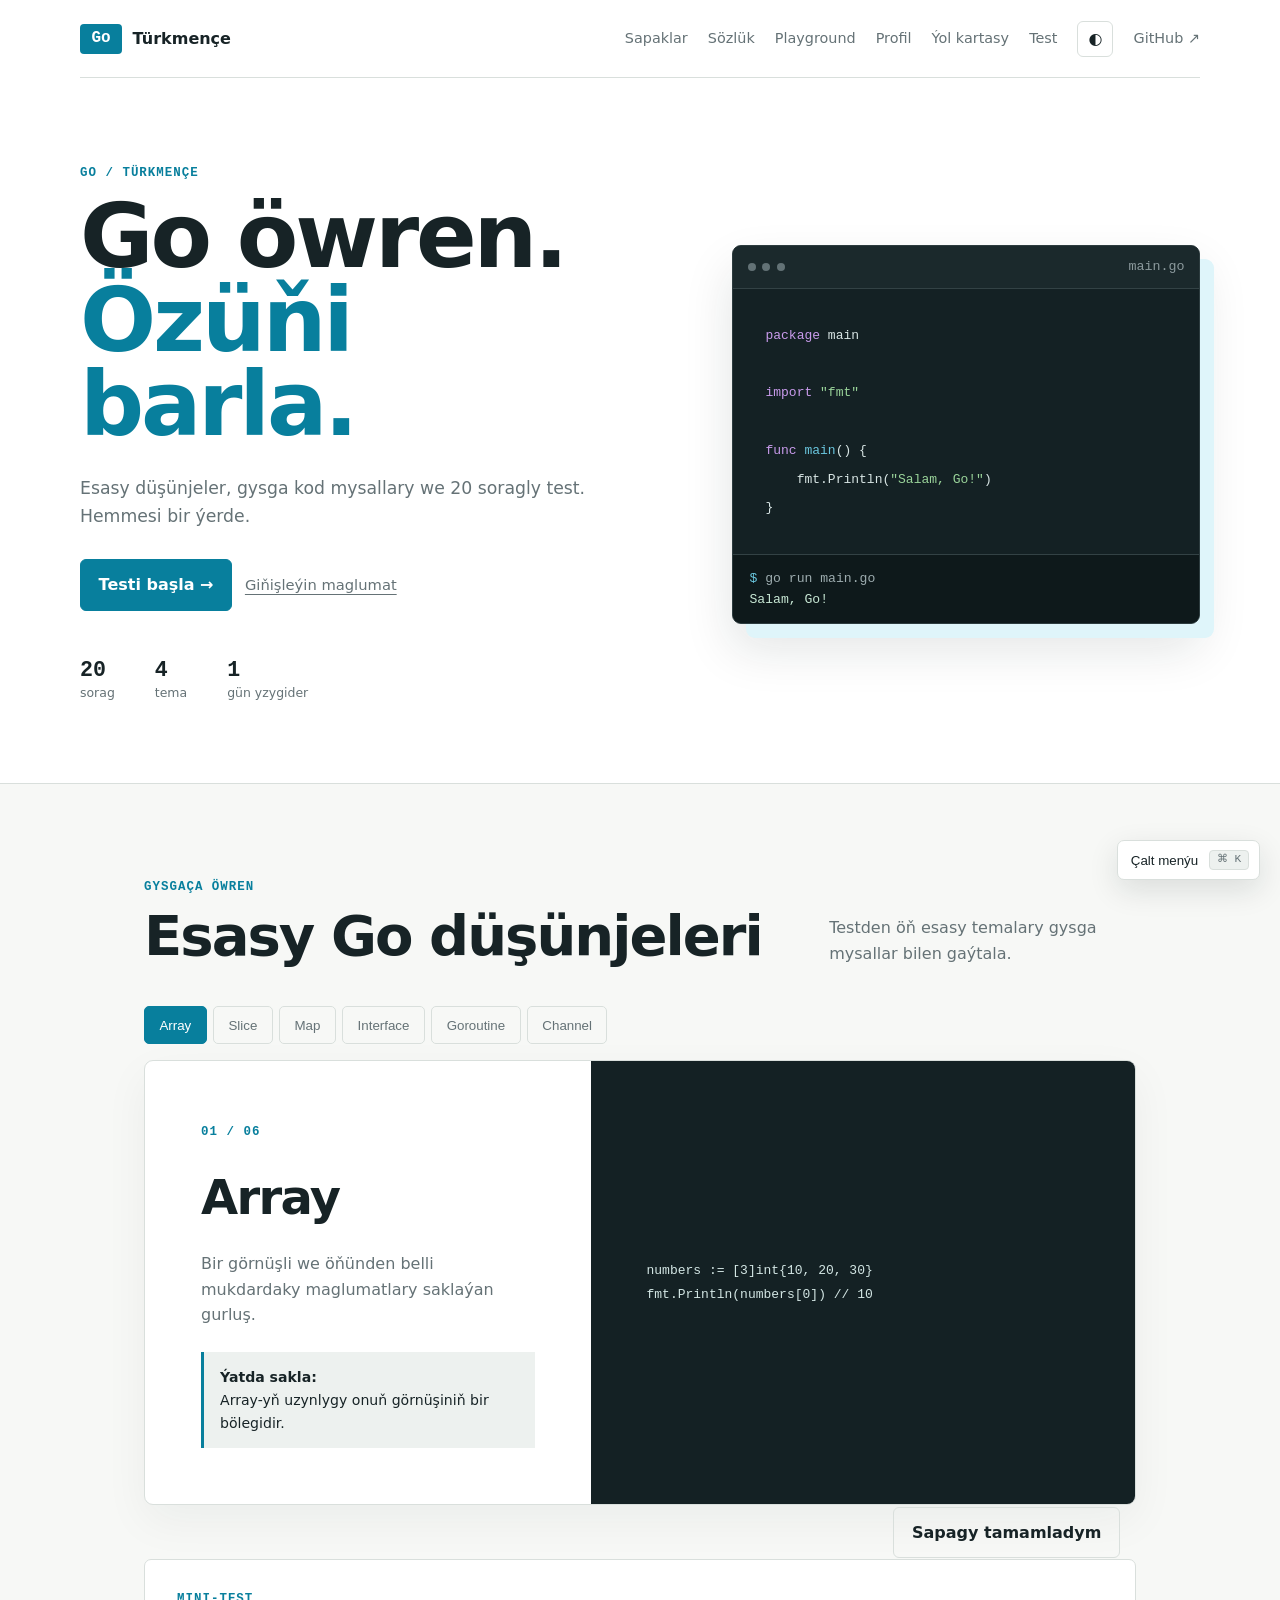
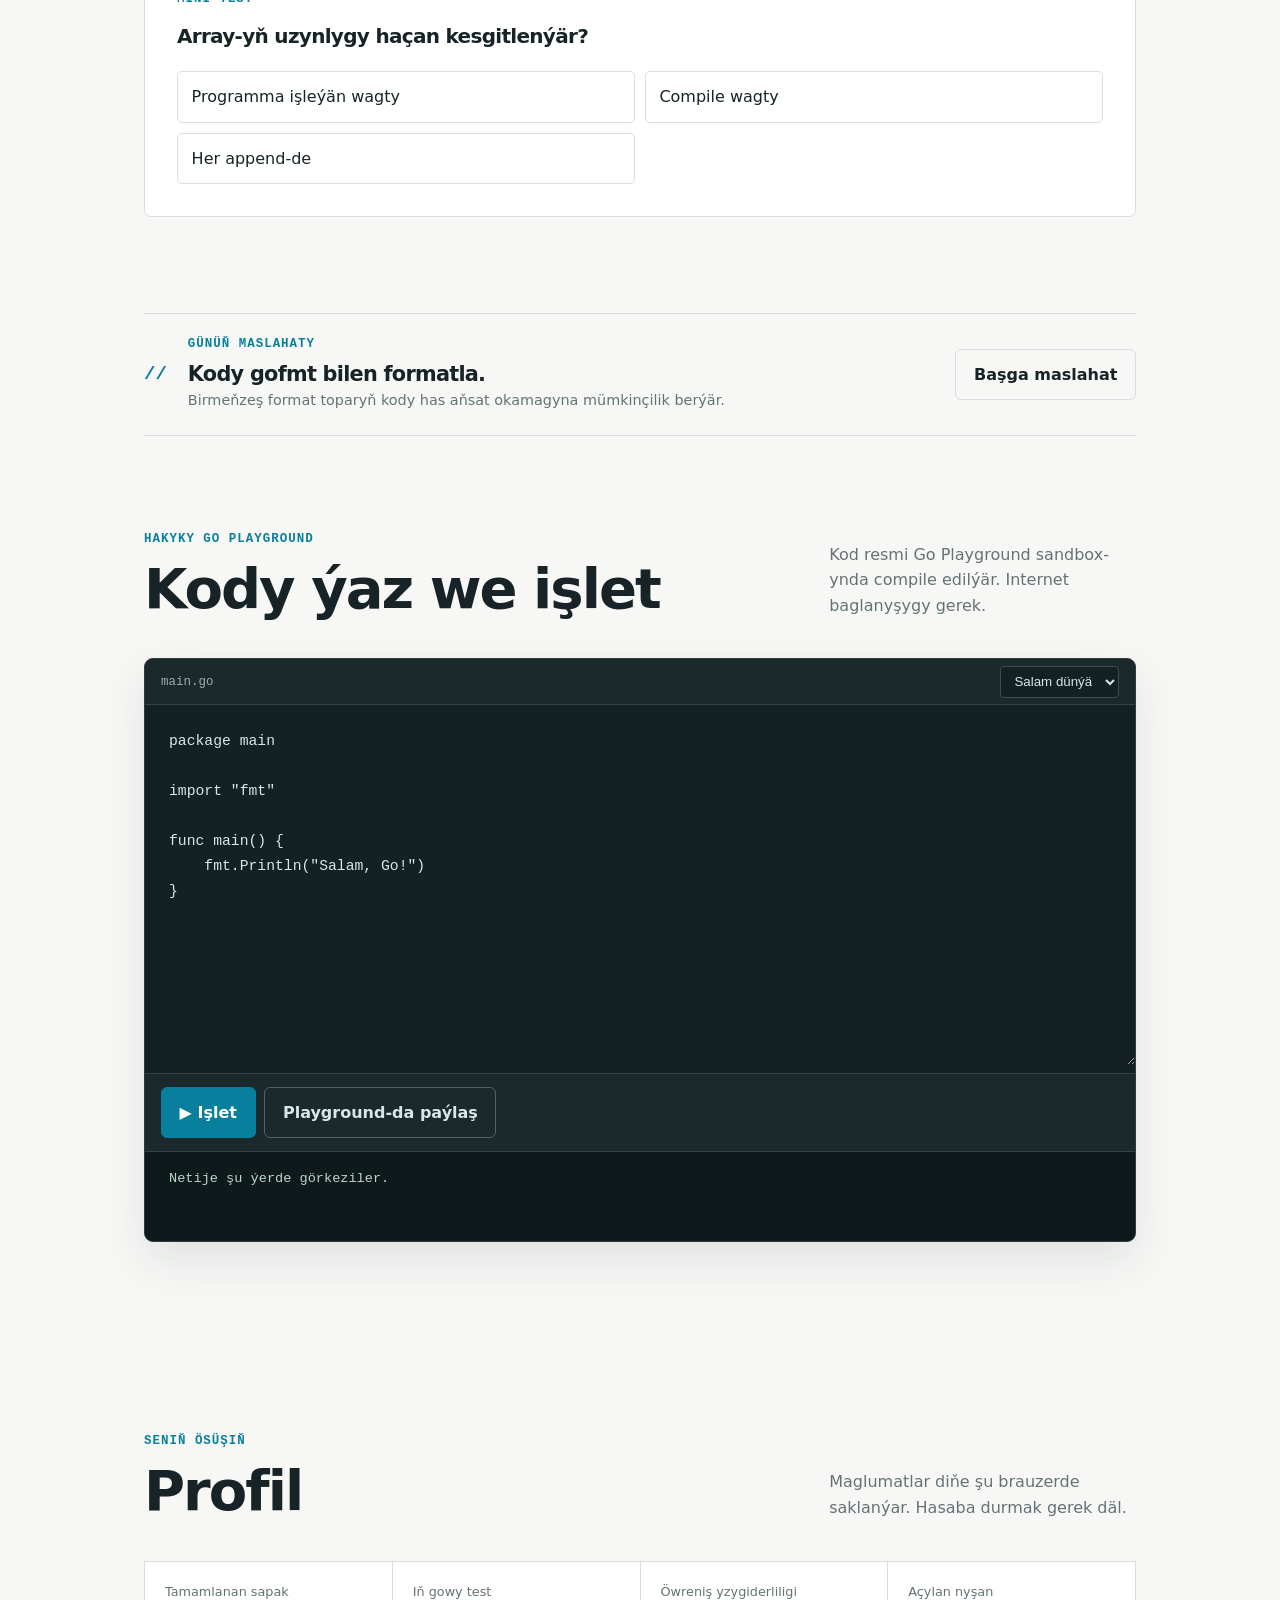
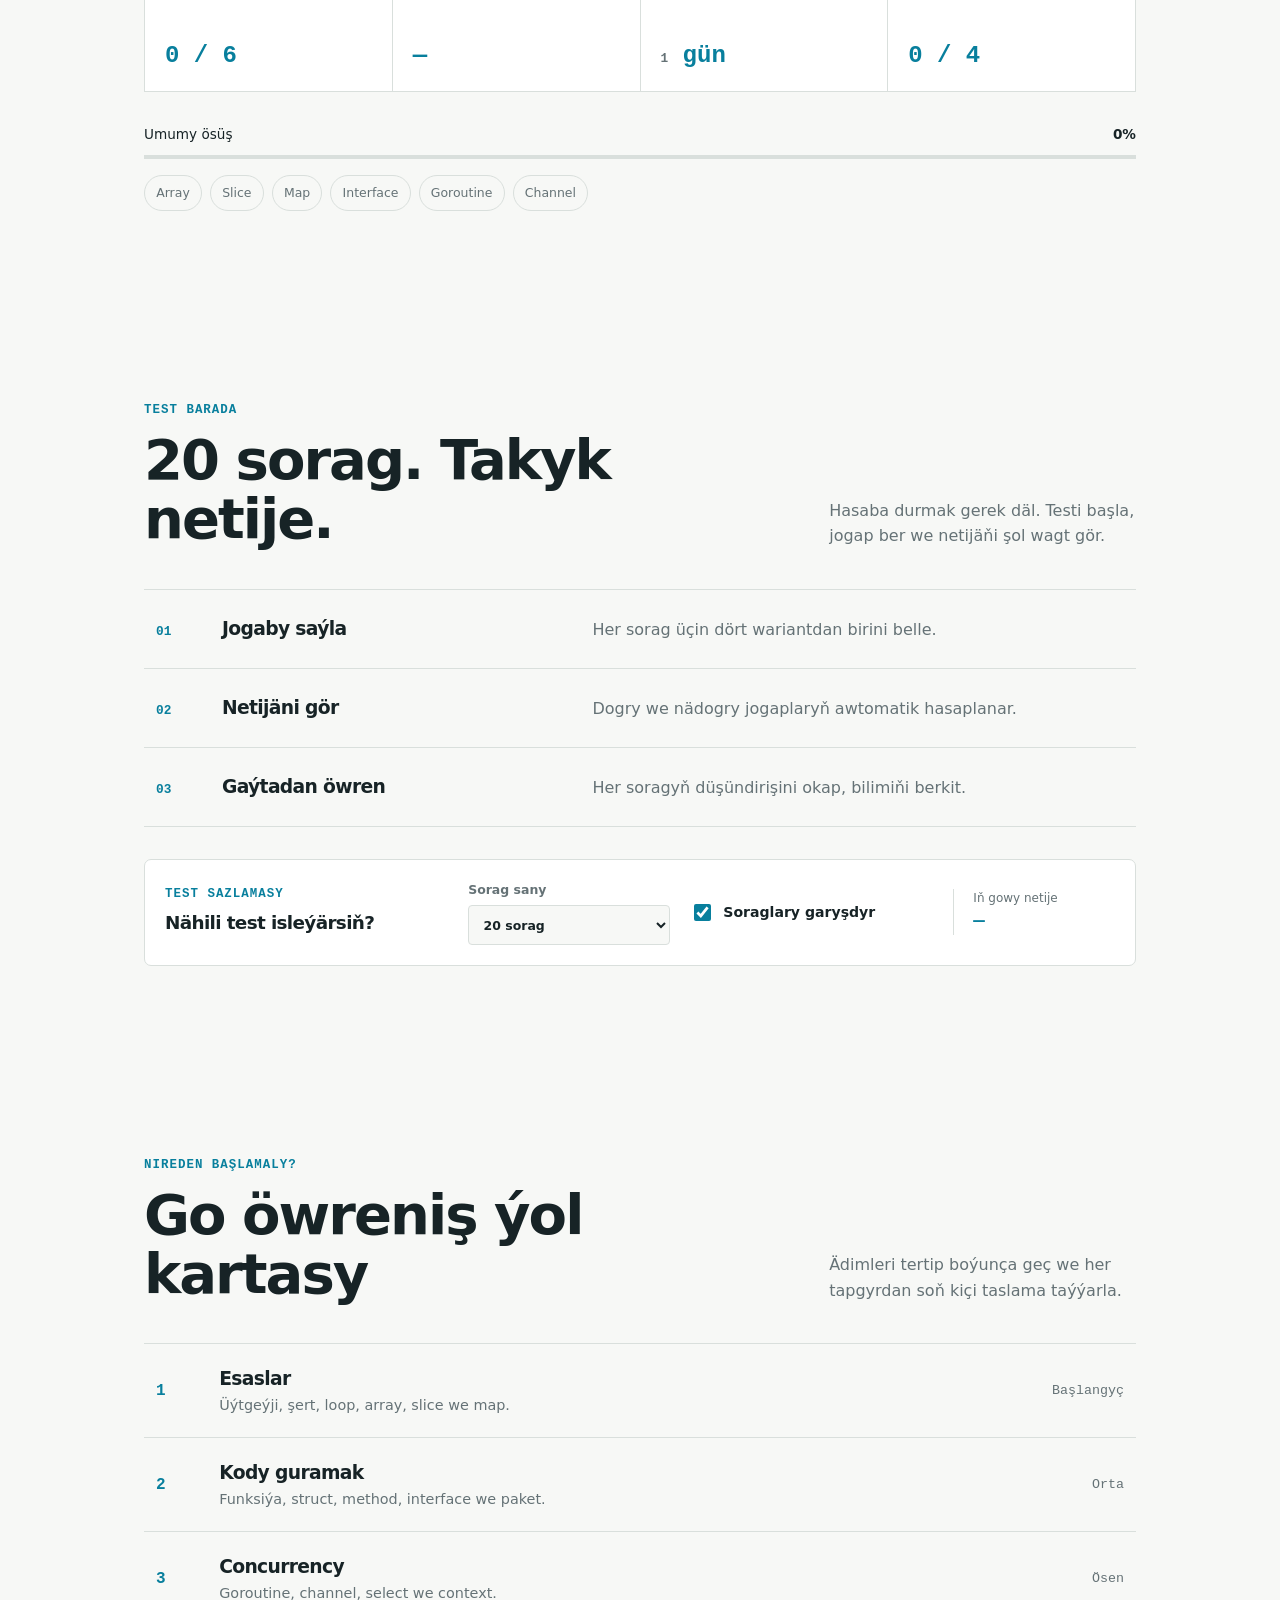
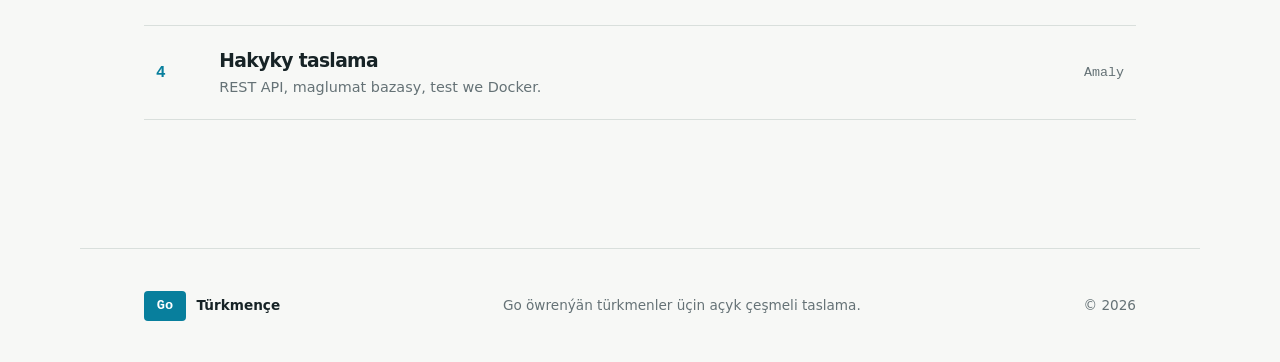
==== website/index.html @ 20316192 "türkmençe Go okuw platformasyny giňelt" ====
<!doctype html>
<html lang="tk">
<head>
  <meta charset="utf-8">
  <meta name="viewport" content="width=device-width, initial-scale=1">
  <meta name="description" content="Go programmirleme dili boýunça türkmençe interaktiw test">
  <meta name="theme-color" content="#087f9d">
  <title>Go Türkmençe — Test</title>
  <link rel="stylesheet" href="style.css">
  <link rel="manifest" href="manifest.webmanifest">
  <link rel="icon" href="icon.svg" type="image/svg+xml">
</head>
<body>
  <header class="hero">
    <nav class="nav" aria-label="Esasy menýu">
      <a class="brand" href="./" aria-label="Baş sahypa">
        <span class="brand-mark">Go</span>
        <span>Türkmençe</span>
      </a>
      <div class="nav-actions">
        <div class="desktop-menu">
          <a href="#sapaklar">Sapaklar</a>
          <a href="sozluk.html">Sözlük</a>
          <a href="#playground">Playground</a>
          <a href="#profil">Profil</a>
          <a href="#yol-kartasy">Ýol kartasy</a>
          <a href="#intro">Test</a>
        </div>
        <button id="install-button" class="install-button hidden" type="button">Programmany gur</button>
        <button id="theme-button" class="theme-button" type="button" aria-label="Gara temany aç" title="Temany üýtget">◐</button>
        <a class="nav-link" href="https://github.com/dayanchm/Go-turkmen" target="_blank" rel="noreferrer">GitHub ↗</a>
      </div>
    </nav>

    <div class="hero-layout">
      <div class="hero-content">
        <p class="eyebrow">Go / türkmençe</p>
        <h1>Go öwren.<br><span class="accent-text">Özüňi barla.</span></h1>
        <p class="hero-text">Esasy düşünjeler, gysga kod mysallary we 20 soragly test. Hemmesi bir ýerde.</p>
        <div class="hero-actions">
          <button id="start-button" class="primary-button" type="button">Testi başla <span>→</span></button>
          <a class="secondary-link" href="#intro">Giňişleýin maglumat</a>
        </div>
        <div class="hero-stats" aria-label="Test barada maglumat">
          <div><strong>20</strong><span>sorag</span></div>
          <div><strong>4</strong><span>tema</span></div>
          <div><strong id="study-streak">1</strong><span>gün yzygider</span></div>
        </div>
      </div>

      <div class="hero-visual" aria-hidden="true">
        <div class="code-window">
          <div class="window-bar">
            <span></span><span></span><span></span>
            <small>main.go</small>
          </div>
          <pre><code><span class="code-purple">package</span> main

<span class="code-purple">import</span> <span class="code-green">"fmt"</span>

<span class="code-purple">func</span> <span class="code-blue">main</span>() {
    fmt.Println(<span class="code-green">"Salam, Go!"</span>)
}</code></pre>
          <div class="code-result"><span>$</span> go run main.go<br><strong>Salam, Go!</strong></div>
        </div>
      </div>
    </div>
  </header>

  <main>
    <section id="sapaklar" class="lessons-section" aria-labelledby="lessons-title">
      <div class="section-heading">
        <div>
          <p class="eyebrow">Gysgaça öwren</p>
          <h2 id="lessons-title">Esasy Go düşünjeleri</h2>
        </div>
        <p>Testden öň esasy temalary gysga mysallar bilen gaýtala.</p>
      </div>

      <div class="lesson-tabs" role="tablist" aria-label="Go sapaklary">
        <button class="lesson-tab active" type="button" role="tab" aria-selected="true" data-lesson="array">Array</button>
        <button class="lesson-tab" type="button" role="tab" aria-selected="false" data-lesson="slice">Slice</button>
        <button class="lesson-tab" type="button" role="tab" aria-selected="false" data-lesson="map">Map</button>
        <button class="lesson-tab" type="button" role="tab" aria-selected="false" data-lesson="interface">Interface</button>
        <button class="lesson-tab" type="button" role="tab" aria-selected="false" data-lesson="goroutine">Goroutine</button>
        <button class="lesson-tab" type="button" role="tab" aria-selected="false" data-lesson="channel">Channel</button>
      </div>

      <article class="lesson-view">
        <div class="lesson-copy">
          <span id="lesson-number" class="lesson-number">01 / 06</span>
          <h3 id="lesson-title">Array</h3>
          <p id="lesson-description">Bir görnüşli we öňünden belli mukdardaky maglumatlary saklaýan gurluş.</p>
          <div class="lesson-note"><strong>Ýatda sakla:</strong> <span id="lesson-note">Array-yň uzynlygy onuň görnüşiniň bir bölegidir.</span></div>
        </div>
        <pre class="lesson-code"><code id="lesson-code">numbers := [3]int{10, 20, 30}
fmt.Println(numbers[0]) // 10</code></pre>
      </article>
      <div class="lesson-footer">
        <button id="complete-lesson-button" class="outline-button" type="button">Sapagy tamamladym</button>
        <span id="lesson-complete-status" class="lesson-complete-status"></span>
      </div>
      <article class="mini-test" aria-labelledby="mini-test-title">
        <div>
          <p class="eyebrow">Mini-test</p>
          <h3 id="mini-test-title">Array-yň uzynlygy haçan kesgitlenýär?</h3>
        </div>
        <div id="mini-test-answers" class="mini-test-answers"></div>
        <p id="mini-test-feedback" class="feedback hidden" role="status"></p>
      </article>
    </section>

    <aside class="daily-tip" aria-labelledby="tip-title">
      <div class="tip-symbol">//</div>
      <div>
        <p class="eyebrow">Günüň maslahaty</p>
        <h2 id="tip-title">Go kody ýönekeý bolanda güýçlidir.</h2>
        <p id="tip-text">Funksiýalary kiçi sakla we her funksiýa diňe bir işi tabşyr.</p>
      </div>
      <button id="new-tip-button" class="outline-button" type="button">Başga maslahat</button>
    </aside>

    <section id="playground" class="playground-section" aria-labelledby="playground-title">
      <div class="section-heading">
        <div>
          <p class="eyebrow">Hakyky Go Playground</p>
          <h2 id="playground-title">Kody ýaz we işlet</h2>
        </div>
        <p>Kod resmi Go Playground sandbox-ynda compile edilýär. Internet baglanyşygy gerek.</p>
      </div>
      <div class="editor-shell">
        <div class="editor-toolbar">
          <span>main.go</span>
          <select id="code-example" aria-label="Kod mysalyny saýla">
            <option value="hello">Salam dünýä</option>
            <option value="slice">Slice</option>
            <option value="goroutine">Goroutine</option>
            <option value="interface">Interface</option>
          </select>
        </div>
        <textarea id="code-editor" class="code-editor" spellcheck="false" aria-label="Go kod redaktory">package main

import "fmt"

func main() {
	fmt.Println("Salam, Go!")
}</textarea>
        <div class="editor-actions">
          <div>
            <button id="run-code-button" class="primary-button" type="button">▶ Işlet</button>
            <button id="share-code-button" class="outline-button" type="button">Playground-da paýlaş</button>
          </div>
          <span id="editor-status" role="status"></span>
        </div>
        <pre id="code-output" class="code-output" aria-live="polite"><code>Netije şu ýerde görkeziler.</code></pre>
      </div>
    </section>

    <section id="profil" class="profile-section" aria-labelledby="profile-title">
      <div class="section-heading">
        <div>
          <p class="eyebrow">Seniň ösüşiň</p>
          <h2 id="profile-title">Profil</h2>
        </div>
        <p>Maglumatlar diňe şu brauzerde saklanýar. Hasaba durmak gerek däl.</p>
      </div>
      <div class="profile-grid">
        <article><span>Tamamlanan sapak</span><strong id="profile-lessons">0 / 6</strong></article>
        <article><span>Iň gowy test</span><strong id="profile-best">—</strong></article>
        <article><span>Öwreniş yzygiderliligi</span><strong><span id="profile-streak">1</span> gün</strong></article>
        <article><span>Açylan nyşan</span><strong id="profile-achievements">0 / 4</strong></article>
      </div>
      <div class="profile-progress">
        <div><span>Umumy ösüş</span><strong id="profile-percent">0%</strong></div>
        <div class="progress-track"><div id="profile-progress-bar" class="progress-bar"></div></div>
      </div>
      <div id="profile-lesson-list" class="profile-lesson-list"></div>
    </section>

    <section id="intro" class="intro" aria-labelledby="intro-title">
      <div class="section-heading">
        <div>
          <p class="eyebrow">Test barada</p>
          <h2 id="intro-title">20 sorag. Takyk netije.</h2>
        </div>
        <p>Hasaba durmak gerek däl. Testi başla, jogap ber we netijäňi şol wagt gör.</p>
      </div>
      <div class="feature-grid">
        <article class="feature-card">
          <span class="feature-number">01</span>
          <h3>Jogaby saýla</h3>
          <p>Her sorag üçin dört wariantdan birini belle.</p>
        </article>
        <article class="feature-card">
          <span class="feature-number">02</span>
          <h3>Netijäni gör</h3>
          <p>Dogry we nädogry jogaplaryň awtomatik hasaplanar.</p>
        </article>
        <article class="feature-card">
          <span class="feature-number">03</span>
          <h3>Gaýtadan öwren</h3>
          <p>Her soragyň düşündirişini okap, bilimiňi berkit.</p>
        </article>
      </div>
      <div class="quiz-settings" aria-labelledby="settings-title">
        <div>
          <p class="eyebrow">Test sazlamasy</p>
          <h3 id="settings-title">Nähili test isleýärsiň?</h3>
        </div>
        <label>Sorag sany
          <select id="question-count">
            <option value="10">10 sorag</option>
            <option value="20" selected>20 sorag</option>
          </select>
        </label>
        <label class="check-label"><input id="shuffle-questions" type="checkbox" checked> Soraglary garyşdyr</label>
        <div class="best-score"><span>Iň gowy netije</span><strong id="best-score">—</strong></div>
      </div>
    </section>

    <section id="yol-kartasy" class="roadmap-section" aria-labelledby="roadmap-title">
      <div class="section-heading">
        <div>
          <p class="eyebrow">Nireden başlamaly?</p>
          <h2 id="roadmap-title">Go öwreniş ýol kartasy</h2>
        </div>
        <p>Ädimleri tertip boýunça geç we her tapgyrdan soň kiçi taslama taýýarla.</p>
      </div>
      <div class="roadmap-list">
        <article class="roadmap-item"><span>1</span><div><h3>Esaslar</h3><p>Üýtgeýji, şert, loop, array, slice we map.</p></div><small>Başlangyç</small></article>
        <article class="roadmap-item"><span>2</span><div><h3>Kody guramak</h3><p>Funksiýa, struct, method, interface we paket.</p></div><small>Orta</small></article>
        <article class="roadmap-item"><span>3</span><div><h3>Concurrency</h3><p>Goroutine, channel, select we context.</p></div><small>Ösen</small></article>
        <article class="roadmap-item"><span>4</span><div><h3>Hakyky taslama</h3><p>REST API, maglumat bazasy, test we Docker.</p></div><small>Amaly</small></article>
      </div>
    </section>

    <section id="quiz" class="quiz-section hidden" aria-labelledby="quiz-title">
      <div class="quiz-topline">
        <div>
          <p id="category" class="eyebrow">Başlangyç</p>
          <h2 id="quiz-title">Go testi</h2>
        </div>
        <div class="quiz-meta">
          <p id="timer" class="timer">00:00</p>
          <p class="counter"><span id="current-number">1</span> / <span id="total-number">20</span></p>
        </div>
      </div>

      <div class="progress-track" aria-hidden="true">
        <div id="progress-bar" class="progress-bar"></div>
      </div>

      <article class="question-card">
        <pre id="code-block" class="code-block hidden"><code id="code-text"></code></pre>
        <h3 id="question-text"></h3>
        <div id="answers" class="answers" role="radiogroup" aria-label="Jogap wariantlary"></div>
        <p id="feedback" class="feedback hidden" role="status"></p>
        <div class="quiz-actions">
          <span class="keyboard-hint">1–4: jogap · Enter: dowam et</span>
          <button id="next-button" class="primary-button" type="button" disabled>Indiki sorag</button>
        </div>
      </article>
    </section>

    <section id="result" class="result-section hidden" aria-labelledby="result-title">
      <div class="result-card">
        <p class="eyebrow">Test tamamlandy</p>
        <div id="score-ring" class="score-ring">
          <strong id="score-percent">0%</strong>
        </div>
        <h2 id="result-title">Netijäň</h2>
        <p id="score-text" class="score-text"></p>
        <p id="result-message" class="result-message"></p>
        <div id="achievement" class="achievement hidden">
          <span id="achievement-mark">GO</span>
          <div><small>Täze nyşan açyldy</small><strong id="achievement-title"></strong></div>
        </div>
        <div class="result-actions">
          <button id="restart-button" class="primary-button" type="button">Täzeden başla</button>
          <button id="retry-wrong-button" class="outline-button hidden" type="button">Nädogry jogaplary çöz</button>
          <button id="share-button" class="outline-button" type="button">Netijäni paýlaş</button>
        </div>
        <p id="share-status" class="share-status hidden" role="status"></p>
      </div>
      <div id="review" class="review"></div>
    </section>
  </main>

  <footer>
    <a class="brand footer-brand" href="./"><span class="brand-mark">Go</span><span>Türkmençe</span></a>
    <p>Go öwrenýän türkmenler üçin açyk çeşmeli taslama.</p>
    <p class="footer-year">© <span id="current-year"></span></p>
  </footer>

  <button id="command-button" class="command-button" type="button" aria-label="Çalt menýuny aç">
    <span>Çalt menýu</span><kbd>⌘ K</kbd>
  </button>

  <dialog id="command-dialog" class="command-dialog">
    <div class="command-head">
      <span aria-hidden="true">⌕</span>
      <input id="command-search" type="search" placeholder="Sapak ýa-da bölüm gözle..." autocomplete="off" aria-label="Gözleg">
      <button id="command-close" type="button" aria-label="Menýuny ýap">Esc</button>
    </div>
    <div id="command-results" class="command-results">
      <button type="button" data-command="lesson:array"><span>Array sapagy</span><small>Sapak</small></button>
      <button type="button" data-command="lesson:slice"><span>Slice sapagy</span><small>Sapak</small></button>
      <button type="button" data-command="lesson:map"><span>Map sapagy</span><small>Sapak</small></button>
      <button type="button" data-command="lesson:interface"><span>Interface sapagy</span><small>Sapak</small></button>
      <button type="button" data-command="lesson:goroutine"><span>Goroutine sapagy</span><small>Sapak</small></button>
      <button type="button" data-command="lesson:channel"><span>Channel sapagy</span><small>Sapak</small></button>
      <button type="button" data-command="section:yol-kartasy"><span>Öwreniş ýol kartasy</span><small>Bölüm</small></button>
      <button type="button" data-command="section:playground"><span>Go kod redaktory</span><small>Playground</small></button>
      <button type="button" data-command="section:profil"><span>Seniň ösüş profiliň</span><small>Profil</small></button>
      <button type="button" data-command="dictionary"><span>Iňlisçe–türkmençe sözlük</span><small>Sözlük</small></button>
      <button type="button" data-command="test"><span>Testi başla</span><small>Hereket</small></button>
      <p id="command-empty" class="command-empty hidden">Netije tapylmady.</p>
    </div>
  </dialog>

  <script src="script.js"></script>
</body>
</html>
---- website/style.css ----
:root {
  --ink: #172326; --muted: #657276; --paper: #f7f8f6; --card: #fff;
  --soft: #edf1ef; --line: #d9dfdc; --go: #087f9d; --go-light: #dff5fa;
  --correct: #18734b; --wrong: #ad3e3e;
}
[data-theme="dark"] {
  --ink: #e9efed; --muted: #9daaa7; --paper: #111819; --card: #182224;
  --soft: #202c2e; --line: #344144; --go: #65cbe4; --go-light: #18353b;
  --correct: #7ed5a8; --wrong: #ef9999;
}
* { box-sizing: border-box; }
::selection { color: #fff; background: var(--go); }
html { scroll-behavior: smooth; }
body { margin: 0; color: var(--ink); background: var(--paper); font-family: Inter, ui-sans-serif, system-ui, -apple-system, BlinkMacSystemFont, "Segoe UI", sans-serif; line-height: 1.6; text-rendering: optimizeLegibility; }
button, a { -webkit-tap-highlight-color: transparent; }
a { color: inherit; }
a:focus-visible, button:focus-visible, select:focus-visible, input:focus-visible { outline: 3px solid color-mix(in srgb, var(--go) 30%, transparent); outline-offset: 3px; }
.hero { color: var(--ink); background: var(--card); border-bottom: 1px solid var(--line); padding: 0 5vw 5rem; }
.nav { max-width: 1120px; height: 78px; margin: 0 auto; display: flex; align-items: center; justify-content: space-between; border-bottom: 1px solid var(--line); }
.brand { display: flex; gap: .65rem; align-items: center; color: var(--ink); text-decoration: none; font-weight: 700; }
.brand-mark { display: grid; place-items: center; width: 42px; height: 30px; color: #fff; background: var(--go); border-radius: 4px; font-family: ui-monospace, monospace; font-weight: 800; }
.nav-actions, .desktop-menu { display: flex; gap: 1.25rem; align-items: center; }
.desktop-menu a, .nav-link { color: var(--muted); text-decoration: none; font-size: .9rem; position: relative; }
.desktop-menu a:hover, .nav-link:hover { color: var(--ink); }
.desktop-menu a::after { content: ""; position: absolute; right: 0; bottom: -.35rem; left: 0; height: 1px; background: var(--go); transform: scaleX(0); transform-origin: left; transition: transform 160ms ease; }
.desktop-menu a:hover::after { transform: scaleX(1); }
.theme-button { width: 36px; height: 36px; color: var(--ink); background: transparent; border: 1px solid var(--line); border-radius: 6px; font: inherit; cursor: pointer; transition: background 150ms ease, border-color 150ms ease; }
.theme-button:hover { background: var(--soft); border-color: var(--go); }
.install-button { padding: .5rem .7rem; color: var(--go); background: transparent; border: 1px solid var(--go); border-radius: 5px; font: 700 .78rem/1 inherit; cursor: pointer; }
.install-button:hover { color: #fff; background: var(--go); }
.hero-layout { max-width: 1120px; margin: 5.5rem auto 0; display: grid; grid-template-columns: 1fr .85fr; gap: clamp(3rem, 8vw, 8rem); align-items: center; }
.hero-content { max-width: 650px; }
.eyebrow, .lesson-number { margin: 0 0 .8rem; color: var(--go); font: 700 .78rem/1.2 ui-monospace, monospace; letter-spacing: .08em; text-transform: uppercase; }
h1, h2, h3 { letter-spacing: -.035em; }
h1 { margin: 0; font-size: clamp(3.1rem, 7vw, 6.4rem); line-height: .94; }
.accent-text { color: var(--go); }
.hero-text { max-width: 580px; margin: 1.8rem 0; color: var(--muted); font-size: 1.08rem; }
.hero-actions, .result-actions { display: flex; flex-wrap: wrap; gap: .8rem; align-items: center; }
.primary-button, .outline-button { min-height: 44px; padding: .75rem 1.1rem; border-radius: 6px; font: inherit; font-weight: 700; cursor: pointer; transition: transform 150ms ease, filter 150ms ease, border-color 150ms ease; }
.primary-button { color: #fff; background: var(--go); border: 1px solid var(--go); }
.outline-button { color: var(--ink); background: transparent; border: 1px solid var(--line); }
.primary-button:hover:not(:disabled), .outline-button:hover { filter: brightness(.94); transform: translateY(-1px); }
.primary-button:disabled { cursor: not-allowed; opacity: .45; }
.secondary-link { color: var(--muted); font-size: .92rem; text-underline-offset: 4px; }
.hero-stats { margin-top: 3rem; display: flex; gap: 2.5rem; }
.hero-stats div { display: grid; }
.hero-stats strong { font: 700 1.35rem/1.1 ui-monospace, monospace; }
.hero-stats span { color: var(--muted); font-size: .78rem; }
.hero-visual { min-width: 0; }
.code-window { overflow: hidden; color: #d9e6e5; background: #142124; border: 1px solid #2d3c3f; border-radius: 9px; box-shadow: 14px 14px 0 var(--go-light), 0 24px 50px rgba(20, 33, 36, .12); }
.window-bar { height: 43px; padding: 0 .9rem; display: flex; gap: .4rem; align-items: center; background: #1b292c; border-bottom: 1px solid #334245; }
.window-bar span { width: 8px; height: 8px; background: #637276; border-radius: 50%; }
.window-bar small { margin-left: auto; color: #8c9a9d; font-family: ui-monospace, monospace; }
.code-window pre, .lesson-code, .code-block { font-family: ui-monospace, monospace; }
.code-window pre { margin: 0; padding: 2rem; overflow-x: auto; line-height: 1.8; }
.code-purple { color: #c99bec; } .code-green { color: #9ad49a; } .code-blue { color: #6ac7df; }
.code-result { padding: .8rem 1rem; color: #9dacaf; background: #0e191b; border-top: 1px solid #334245; font: .82rem/1.6 ui-monospace, monospace; }
.code-result span { color: #6ac7df; } .code-result strong { color: #c8e8d5; font-weight: 400; }
main { max-width: 1120px; margin: 0 auto; padding: 0 5vw; }
.lessons-section, .playground-section, .profile-section, .intro, .roadmap-section, .quiz-section, .result-section { padding: 6rem 0; }
.section-heading { margin-bottom: 2.5rem; display: grid; grid-template-columns: 1.35fr .65fr; gap: 3rem; align-items: end; }
h2 { margin: 0; font-size: clamp(2rem, 4.5vw, 3.5rem); line-height: 1.05; }
.section-heading > p { margin: 0; color: var(--muted); }
.lesson-tabs { margin-bottom: 1rem; display: flex; gap: .4rem; overflow-x: auto; }
.lesson-tab { flex: 0 0 auto; padding: .65rem .9rem; color: var(--muted); background: transparent; border: 1px solid var(--line); border-radius: 5px; font: 700 .85rem/1 inherit; cursor: pointer; transition: color 150ms ease, background 150ms ease, border-color 150ms ease; }
.lesson-tab:hover, .lesson-tab.active { color: #fff; background: var(--go); border-color: var(--go); }
.lesson-view { display: grid; grid-template-columns: .9fr 1.1fr; overflow: hidden; background: var(--card); border: 1px solid var(--line); border-radius: 9px; box-shadow: 0 16px 45px rgba(23, 35, 38, .05); }
.lesson-copy { padding: clamp(2rem, 5vw, 3.5rem); align-self: center; }
.lesson-copy h3 { margin: 1rem 0 .5rem; font-size: clamp(2rem, 4vw, 3rem); }
.lesson-copy > p { color: var(--muted); }
.lesson-note { margin-top: 1.5rem; padding: .9rem 1rem; background: var(--soft); border-left: 3px solid var(--go); font-size: .88rem; }
.lesson-note strong { display: block; }
.lesson-code { min-height: 330px; margin: 0; padding: clamp(2rem, 5vw, 3.5rem); display: flex; align-items: center; overflow-x: auto; color: #d3e6e4; background: #142124; line-height: 1.8; }
.lesson-footer { min-height: 54px; display: flex; gap: 1rem; align-items: center; justify-content: flex-end; }
.lesson-complete-status { color: var(--correct); font-size: .82rem; font-weight: 700; }
.mini-test { padding: clamp(1.4rem, 4vw, 2rem); background: var(--card); border: 1px solid var(--line); border-radius: 7px; }
.mini-test h3 { margin: 0; font-size: 1.25rem; }
.mini-test-answers { margin-top: 1.2rem; display: grid; grid-template-columns: repeat(2, 1fr); gap: .6rem; }
.mini-answer { padding: .75rem .85rem; color: var(--ink); background: transparent; border: 1px solid var(--line); border-radius: 5px; font: inherit; text-align: left; cursor: pointer; }
.mini-answer:hover:not(:disabled) { border-color: var(--go); }
.mini-answer.correct { color: var(--correct); border-color: var(--correct); background: color-mix(in srgb, var(--correct) 8%, transparent); }
.mini-answer.wrong { color: var(--wrong); border-color: var(--wrong); background: color-mix(in srgb, var(--wrong) 8%, transparent); }
.daily-tip { padding: 1.4rem 0; display: grid; grid-template-columns: auto 1fr auto; gap: 1.3rem; align-items: center; border-top: 1px solid var(--line); border-bottom: 1px solid var(--line); }
.tip-symbol { color: var(--go); font: 700 1.2rem/1 ui-monospace, monospace; }
.daily-tip h2 { margin: 0 0 .2rem; font-size: 1.3rem; }
.daily-tip p:last-child { margin: 0; color: var(--muted); font-size: .9rem; }
.editor-shell { overflow: hidden; background: #142124; border: 1px solid #2d3c3f; border-radius: 9px; box-shadow: 0 18px 45px rgba(20, 33, 36, .1); }
.editor-toolbar { min-height: 46px; padding: 0 1rem; display: flex; align-items: center; justify-content: space-between; color: #9dacaf; background: #1b292c; border-bottom: 1px solid #334245; font: .78rem/1 ui-monospace, monospace; }
.editor-toolbar select { padding: .4rem .6rem; color: #d9e6e5; background: #142124; border: 1px solid #3c4c4f; border-radius: 4px; }
.code-editor { width: 100%; min-height: 360px; padding: 1.5rem; resize: vertical; color: #d9e6e5; caret-color: #65cbe4; background: #142124; border: 0; outline: 0; font: .92rem/1.7 ui-monospace, monospace; tab-size: 4; }
.editor-actions { padding: .8rem 1rem; display: flex; gap: 1rem; align-items: center; justify-content: space-between; background: #1b292c; border-top: 1px solid #334245; }
.editor-actions > div { display: flex; gap: .55rem; }
.editor-actions .outline-button { color: #d9e6e5; border-color: #526164; }
#editor-status { color: #9dacaf; font: .75rem/1.3 ui-monospace, monospace; }
.code-output { min-height: 90px; max-height: 260px; margin: 0; padding: 1rem 1.5rem; overflow: auto; color: #b9d8c5; background: #0e191b; border-top: 1px solid #334245; white-space: pre-wrap; font: .85rem/1.6 ui-monospace, monospace; }
.profile-grid { display: grid; grid-template-columns: repeat(4, 1fr); border-top: 1px solid var(--line); border-left: 1px solid var(--line); }
.profile-grid article { min-height: 130px; padding: 1.25rem; display: flex; flex-direction: column; justify-content: space-between; background: var(--card); border-right: 1px solid var(--line); border-bottom: 1px solid var(--line); }
.profile-grid span { color: var(--muted); font-size: .8rem; }
.profile-grid strong { color: var(--go); font: 700 1.5rem/1.2 ui-monospace, monospace; }
.profile-progress { margin-top: 2rem; }
.profile-progress > div:first-child { display: flex; justify-content: space-between; font-size: .85rem; }
.profile-progress .progress-track { margin: .6rem 0 1rem; }
.profile-lesson-list { display: flex; flex-wrap: wrap; gap: .5rem; }
.profile-lesson { padding: .45rem .7rem; color: var(--muted); border: 1px solid var(--line); border-radius: 999px; font-size: .78rem; }
.profile-lesson.done { color: var(--correct); border-color: var(--correct); }
.feature-grid, .roadmap-list { border-top: 1px solid var(--line); }
.feature-card { padding: 1.5rem .75rem; display: grid; grid-template-columns: 50px 1fr 1.5fr; gap: 1rem; align-items: baseline; border-bottom: 1px solid var(--line); transition: background 150ms ease, padding-left 150ms ease; }
.feature-card:hover { padding-left: 1rem; background: var(--soft); }
.feature-number { color: var(--go); font: 700 .8rem/1 ui-monospace, monospace; }
.feature-card h3, .feature-card p { margin: 0; } .feature-card p { color: var(--muted); }
.quiz-settings { margin-top: 2rem; padding: 1.25rem; display: grid; grid-template-columns: 1.4fr 1fr 1.2fr .8fr; gap: 1.25rem; align-items: center; background: var(--card); border: 1px solid var(--line); border-radius: 7px; }
.quiz-settings h3 { margin: 0; font-size: 1.15rem; }
.quiz-settings .eyebrow { margin-bottom: .35rem; }
.quiz-settings label { display: grid; gap: .35rem; color: var(--muted); font-size: .78rem; font-weight: 700; }
.quiz-settings select { min-height: 40px; padding: 0 .65rem; color: var(--ink); background: var(--paper); border: 1px solid var(--line); border-radius: 4px; font: inherit; }
.quiz-settings .check-label { display: flex; grid-auto-flow: column; justify-content: start; align-items: center; gap: .55rem; color: var(--ink); font-size: .88rem; }
.check-label input { width: 17px; height: 17px; accent-color: var(--go); }
.best-score { display: grid; padding-left: 1.2rem; border-left: 1px solid var(--line); }
.best-score span { color: var(--muted); font-size: .75rem; }
.best-score strong { color: var(--go); font: 700 1.2rem/1.4 ui-monospace, monospace; }
.roadmap-item { padding: 1.25rem .75rem; display: grid; grid-template-columns: 44px 1fr auto; gap: 1.2rem; align-items: center; border-bottom: 1px solid var(--line); transition: background 150ms ease, padding-left 150ms ease; }
.roadmap-item:hover { padding-left: 1rem; background: var(--soft); }
.roadmap-item > span { color: var(--go); font: 700 1rem/1 ui-monospace, monospace; }
.roadmap-item h3, .roadmap-item p { margin: 0; } .roadmap-item p { color: var(--muted); font-size: .9rem; }
.roadmap-item small { color: var(--muted); font-family: ui-monospace, monospace; }
.quiz-section { max-width: 820px; margin: 0 auto; }
.quiz-topline { display: flex; justify-content: space-between; align-items: end; gap: 2rem; }
.quiz-meta { display: flex; gap: 1rem; align-items: center; }
.timer { margin: 0; color: var(--muted); font: .85rem/1 ui-monospace, monospace; }
.counter { font-family: ui-monospace, monospace; }
.progress-track { height: 4px; margin: 1.5rem 0 2rem; background: var(--line); }
.progress-bar { width: 5%; height: 100%; background: var(--go); transition: width 200ms ease; }
.question-card, .result-card, .review-item { background: var(--card); border: 1px solid var(--line); border-radius: 7px; }
.question-card { padding: clamp(1.5rem, 5vw, 3rem); }
.question-card h3 { margin: 0 0 2rem; font-size: clamp(1.3rem, 3vw, 1.7rem); line-height: 1.35; }
.code-block { margin: 0 0 1.5rem; padding: 1.2rem; overflow-x: auto; color: #d3e6e4; background: #142124; border-radius: 4px; }
.answers { display: grid; gap: .6rem; }
.answer-button { width: 100%; padding: .9rem 1rem; display: flex; gap: .85rem; align-items: center; color: var(--ink); background: transparent; border: 1px solid var(--line); border-radius: 6px; font: inherit; text-align: left; cursor: pointer; transition: border-color 150ms ease, background 150ms ease, transform 150ms ease; }
.answer-button:hover:not(:disabled) { border-color: var(--go); background: var(--go-light); transform: translateX(3px); }
.answer-letter { color: var(--muted); font: 700 .8rem/1 ui-monospace, monospace; }
.answer-button.correct { color: var(--correct); background: color-mix(in srgb, var(--correct) 8%, transparent); border-color: var(--correct); }
.answer-button.wrong { color: var(--wrong); background: color-mix(in srgb, var(--wrong) 8%, transparent); border-color: var(--wrong); }
.feedback { margin: 1rem 0 0; padding: .9rem; color: var(--muted); background: var(--soft); border-left: 3px solid var(--go); }
.quiz-actions { margin-top: 1.3rem; display: flex; justify-content: space-between; align-items: center; gap: 1rem; }
.keyboard-hint { color: var(--muted); font: .72rem/1.3 ui-monospace, monospace; }
.result-card { max-width: 720px; margin: 0 auto; padding: clamp(2rem, 6vw, 4rem); text-align: center; }
.score-ring { width: 140px; height: 140px; margin: 0 auto 2rem; display: grid; place-items: center; background: conic-gradient(var(--go) 0%, var(--line) 0%); border-radius: 50%; position: relative; }
.score-ring::before { content: ""; position: absolute; width: 112px; height: 112px; background: var(--card); border-radius: 50%; }
.score-ring strong { position: relative; font-size: 1.7rem; }
.score-text { font-weight: 700; } .result-message { color: var(--muted); }
.achievement { width: fit-content; margin: 1.4rem auto 0; padding: .75rem 1rem; display: flex; gap: .8rem; align-items: center; color: var(--ink); background: var(--go-light); border: 1px solid color-mix(in srgb, var(--go) 35%, var(--line)); border-radius: 6px; text-align: left; }
.achievement > span { display: grid; place-items: center; width: 38px; height: 38px; color: #fff; background: var(--go); border-radius: 50%; font: 800 .7rem/1 ui-monospace, monospace; }
.achievement div { display: grid; }
.achievement small { color: var(--muted); font-size: .68rem; text-transform: uppercase; letter-spacing: .06em; }
.achievement strong { font-size: .95rem; }
.result-actions { margin-top: 1.5rem; justify-content: center; } .share-status { color: var(--correct); font-size: .9rem; }
.review { max-width: 820px; margin: 1rem auto 0; display: grid; gap: .7rem; }
.review-item { padding: 1.2rem; } .review-item h3 { margin: 0 0 .5rem; font-size: 1rem; }
.review-item p { margin: .25rem 0; color: var(--muted); } .review-status { font-weight: 700; }
.correct-review .review-status { color: var(--correct); } .wrong-review .review-status { color: var(--wrong); }
footer { max-width: 1120px; margin: 2rem auto 0; padding: 2rem 5vw; display: flex; gap: 1rem; align-items: center; justify-content: space-between; color: var(--muted); border-top: 1px solid var(--line); font-size: .85rem; }
.footer-brand { color: var(--ink); } .hidden { display: none !important; }
.command-button { position: fixed; right: 1.25rem; bottom: 1.25rem; z-index: 20; padding: .55rem .65rem .55rem .8rem; display: flex; gap: .7rem; align-items: center; color: var(--ink); background: var(--card); border: 1px solid var(--line); border-radius: 7px; box-shadow: 0 10px 30px rgba(20, 33, 36, .12); font: 700 .78rem/1 inherit; cursor: pointer; }
.command-button:hover { border-color: var(--go); }
kbd { padding: .22rem .4rem; color: var(--muted); background: var(--soft); border: 1px solid var(--line); border-radius: 4px; font: .7rem/1 ui-monospace, monospace; }
.command-dialog { width: min(92vw, 610px); max-height: min(75vh, 620px); padding: 0; color: var(--ink); background: var(--card); border: 1px solid var(--line); border-radius: 9px; box-shadow: 0 30px 90px rgba(10, 24, 27, .28); }
.command-dialog::backdrop { background: rgba(10, 20, 22, .52); backdrop-filter: blur(3px); }
.command-head { padding: .8rem 1rem; display: grid; grid-template-columns: auto 1fr auto; gap: .7rem; align-items: center; border-bottom: 1px solid var(--line); }
.command-head > span { color: var(--go); font-size: 1.3rem; }
.command-head input { min-width: 0; padding: .4rem 0; color: var(--ink); background: transparent; border: 0; outline: 0; font: inherit; }
.command-head button { padding: .3rem .45rem; color: var(--muted); background: var(--soft); border: 0; border-radius: 4px; font: .7rem/1 ui-monospace, monospace; cursor: pointer; }
.command-results { padding: .55rem; display: grid; gap: .2rem; overflow-y: auto; }
.command-results > button { width: 100%; padding: .75rem .8rem; display: flex; justify-content: space-between; gap: 1rem; color: var(--ink); background: transparent; border: 0; border-radius: 5px; font: inherit; text-align: left; cursor: pointer; }
.command-results > button:hover, .command-results > button:focus-visible { background: var(--soft); outline: 0; }
.command-results small { color: var(--muted); }
.command-empty { margin: 0; padding: 1.4rem; color: var(--muted); text-align: center; }
.dictionary-header { padding: 0 5vw 4.5rem; background: var(--card); border-bottom: 1px solid var(--line); }
.dictionary-hero { max-width: 1120px; margin: 4.5rem auto 0; display: flex; gap: 3rem; align-items: end; justify-content: space-between; }
.dictionary-hero h1 { font-size: clamp(3.5rem, 8vw, 7rem); }
.dictionary-hero p:last-child { max-width: 620px; color: var(--muted); }
.dictionary-total { display: grid; min-width: 120px; padding: 1.2rem; border-left: 3px solid var(--go); }
.dictionary-total strong { color: var(--go); font: 700 2.4rem/1 ui-monospace, monospace; }
.dictionary-total span { color: var(--muted); font-size: .8rem; }
.dictionary-main { padding-bottom: 5rem; }
.term-of-day { margin: 3rem 0 5rem; padding: 1.5rem 0; display: grid; grid-template-columns: 1fr 1.5fr auto; gap: 2rem; align-items: center; border-top: 1px solid var(--line); border-bottom: 1px solid var(--line); }
.term-of-day h2 { font-size: 1.5rem; }
.term-of-day > p { color: var(--muted); }
.dictionary-tools { position: sticky; top: 0; z-index: 10; padding: 1rem 0; background: color-mix(in srgb, var(--paper) 94%, transparent); backdrop-filter: blur(10px); }
.dictionary-search { min-height: 58px; padding: 0 1rem; display: grid; grid-template-columns: auto 1fr auto; gap: .8rem; align-items: center; background: var(--card); border: 1px solid var(--line); border-radius: 7px; }
.dictionary-search > span { color: var(--go); font-size: 1.4rem; }
.dictionary-search input { min-width: 0; color: var(--ink); background: transparent; border: 0; outline: 0; font: inherit; font-size: 1rem; }
.category-filters { margin-top: .75rem; display: flex; gap: .4rem; overflow-x: auto; }
.category-filters button { flex: 0 0 auto; padding: .5rem .7rem; color: var(--muted); background: var(--card); border: 1px solid var(--line); border-radius: 4px; font: 700 .75rem/1 inherit; cursor: pointer; }
.category-filters button.active, .category-filters button:hover { color: #fff; background: var(--go); border-color: var(--go); }
.dictionary-summary { margin: 2rem 0 1rem; display: flex; justify-content: space-between; align-items: center; color: var(--muted); font-size: .85rem; }
.dictionary-summary button { color: var(--go); background: transparent; border: 0; font: 700 .82rem/1 inherit; cursor: pointer; }
.term-grid { display: grid; grid-template-columns: repeat(3, 1fr); border-top: 1px solid var(--line); border-left: 1px solid var(--line); }
.term-card { min-height: 250px; padding: 1.4rem; display: flex; flex-direction: column; align-items: flex-start; color: var(--ink); background: var(--card); border: 0; border-right: 1px solid var(--line); border-bottom: 1px solid var(--line); font: inherit; text-align: left; cursor: pointer; transition: background 150ms ease; }
.term-card:hover { background: var(--soft); }
.term-card small { color: var(--go); font: 700 .7rem/1 ui-monospace, monospace; text-transform: uppercase; }
.term-card strong { margin-top: 1.3rem; font-size: 1.4rem; letter-spacing: -.025em; }
.term-card > span { color: var(--go); font-weight: 700; }
.term-card p { margin: .8rem 0; color: var(--muted); font-size: .87rem; }
.term-card b { margin-top: auto; color: var(--muted); font-size: .75rem; }
.term-empty { padding: 4rem 0; color: var(--muted); text-align: center; }
.term-dialog { width: min(92vw, 650px); padding: clamp(1.5rem, 5vw, 3rem); color: var(--ink); background: var(--card); border: 1px solid var(--line); border-radius: 9px; box-shadow: 0 30px 90px rgba(10, 24, 27, .3); }
.term-dialog::backdrop { background: rgba(10, 20, 22, .55); backdrop-filter: blur(3px); }
.term-dialog-close { position: absolute; top: 1rem; right: 1rem; width: 34px; height: 34px; color: var(--muted); background: var(--soft); border: 0; border-radius: 4px; font-size: 1.3rem; cursor: pointer; }
.term-dialog h2 { margin-bottom: .25rem; font-size: clamp(2rem, 6vw, 3.5rem); }
.dialog-turkmen { margin: 0 0 1.3rem; color: var(--go); font-size: 1.15rem; font-weight: 700; }
.dialog-actions { display: flex; gap: 1rem; align-items: center; }
.dialog-actions span { color: var(--correct); font-size: .8rem; }
@media (max-width: 760px) {
  .desktop-menu { display: none; } .hero-layout { grid-template-columns: 1fr; margin-top: 4rem; }
  .hero-visual { max-width: 580px; } .section-heading { grid-template-columns: 1fr; gap: 1rem; }
  .lesson-view { grid-template-columns: 1fr; } .lesson-code { min-height: 220px; }
  .mini-test-answers { grid-template-columns: 1fr; } .profile-grid { grid-template-columns: repeat(2, 1fr); }
  .editor-actions { align-items: flex-start; flex-direction: column; } .code-editor { min-height: 300px; }
  .daily-tip { grid-template-columns: auto 1fr; } .daily-tip .outline-button { grid-column: 1 / -1; }
  .feature-card { grid-template-columns: 40px 1fr; } .feature-card p { grid-column: 2; }
  .term-of-day { grid-template-columns: 1fr; gap: .6rem; } .term-of-day .outline-button { width: fit-content; }
  .term-grid { grid-template-columns: repeat(2, 1fr); }
  .quiz-settings { grid-template-columns: 1fr 1fr; }
  .best-score { padding-left: 0; border-left: 0; }
}
@media (max-width: 480px) {
  .hero { padding-bottom: 4rem; } .nav { height: 68px; } .nav-link, .install-button { display: none !important; }
  h1 { font-size: clamp(3rem, 15vw, 4.2rem); } .hero-stats { justify-content: space-between; gap: 1rem; }
  .lessons-section, .playground-section, .profile-section, .intro, .roadmap-section, .quiz-section, .result-section { padding: 4rem 0; }
  .roadmap-item { grid-template-columns: 30px 1fr; } .roadmap-item small { grid-column: 2; }
  .quiz-settings { grid-template-columns: 1fr; } .quiz-settings .check-label { padding: .4rem 0; }
  footer { flex-direction: column; align-items: flex-start; }
  .dictionary-hero { align-items: flex-start; flex-direction: column; } .dictionary-total { padding-left: 1rem; }
  .term-grid { grid-template-columns: 1fr; } .term-card { min-height: 220px; }
  .profile-grid { grid-template-columns: 1fr; } .editor-actions > div { width: 100%; flex-direction: column; } .editor-actions button { width: 100%; }
  .keyboard-hint { display: none; } .command-button span { display: none; }
}
@media (prefers-reduced-motion: reduce) { html { scroll-behavior: auto; } * { transition: none !important; } }
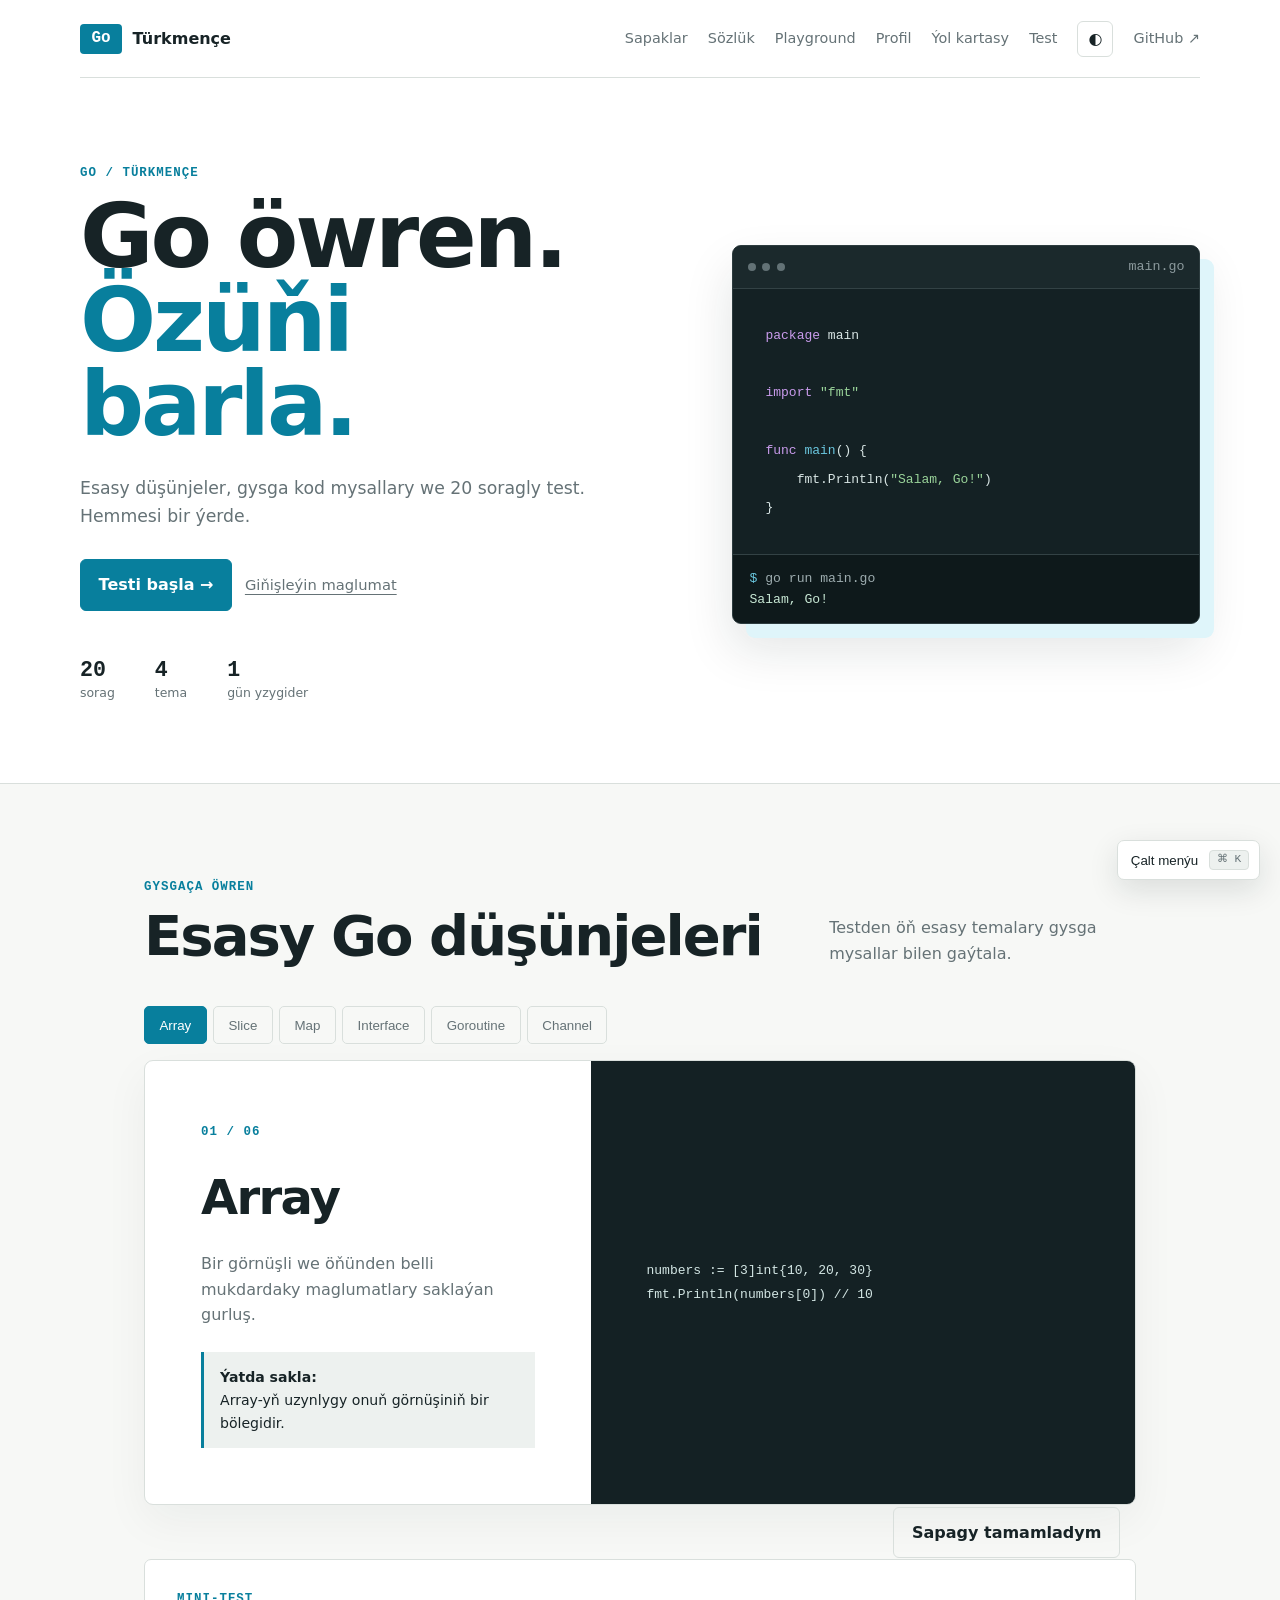
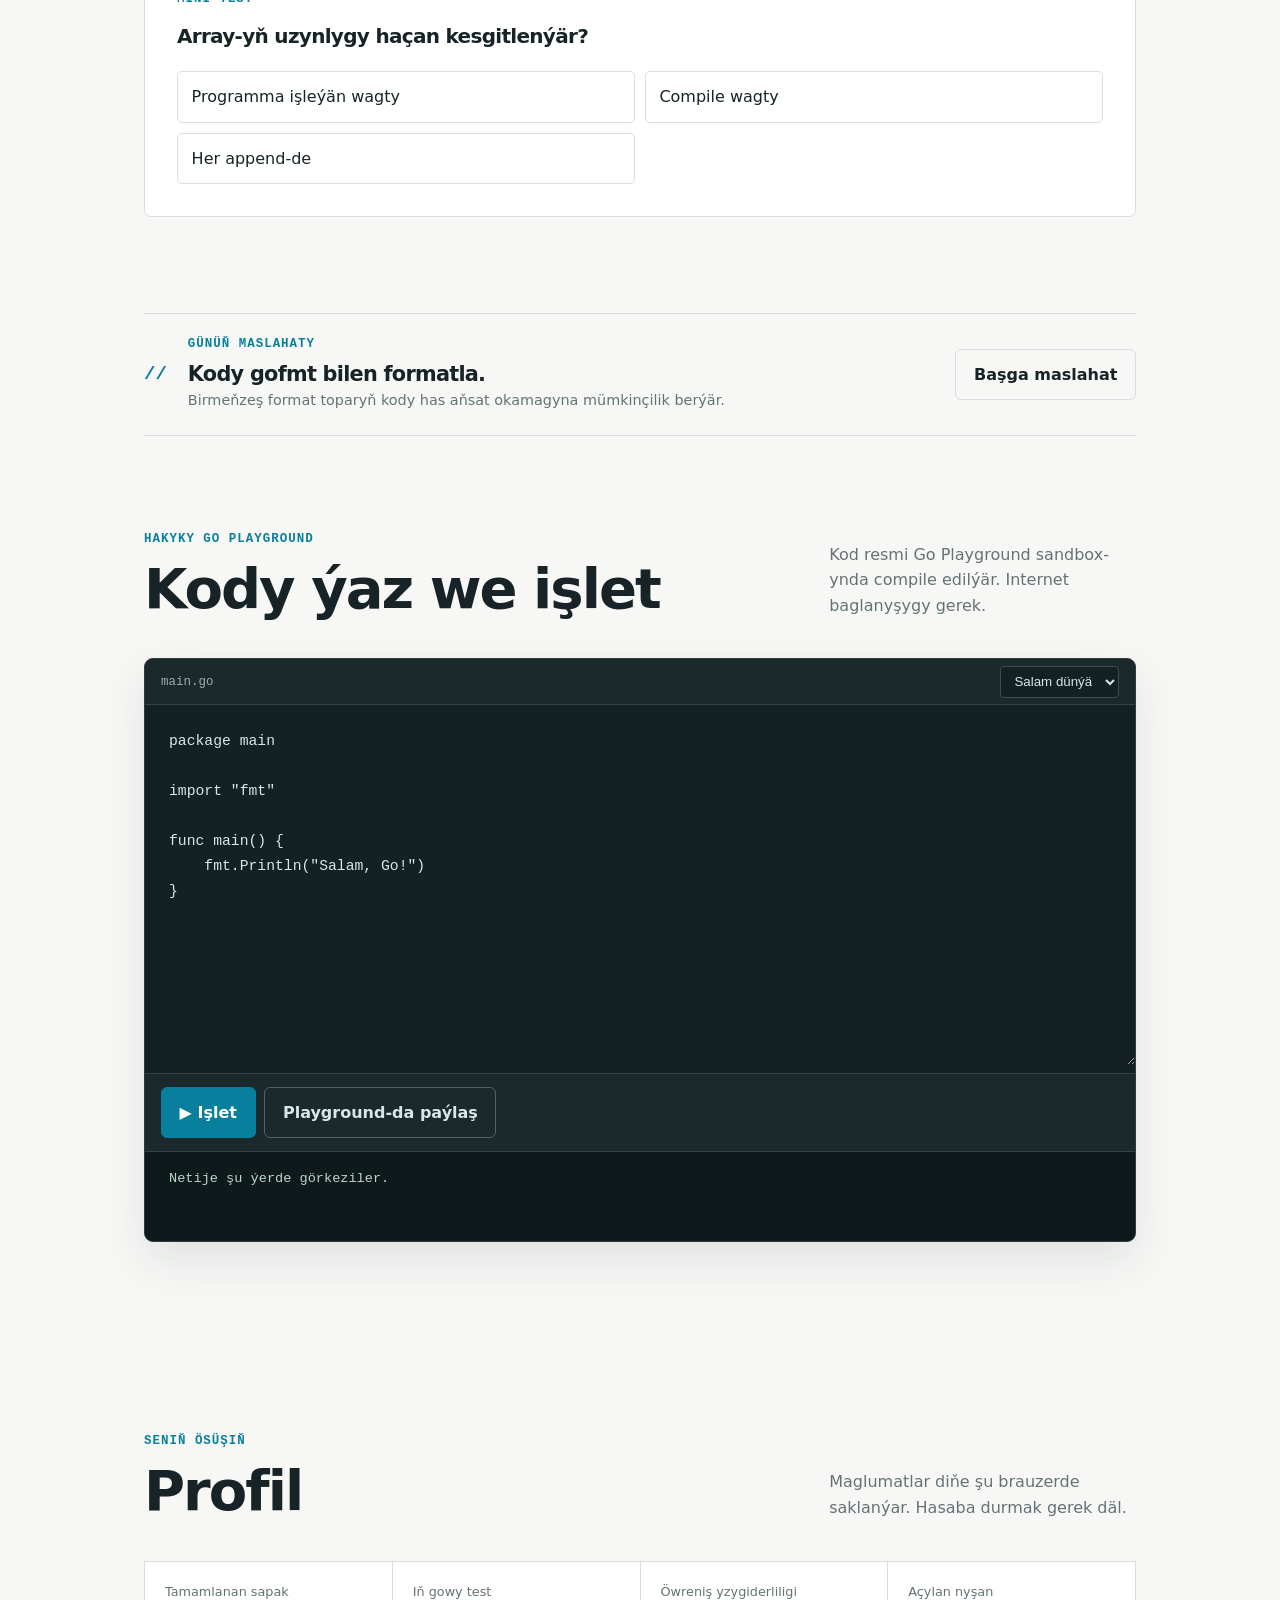
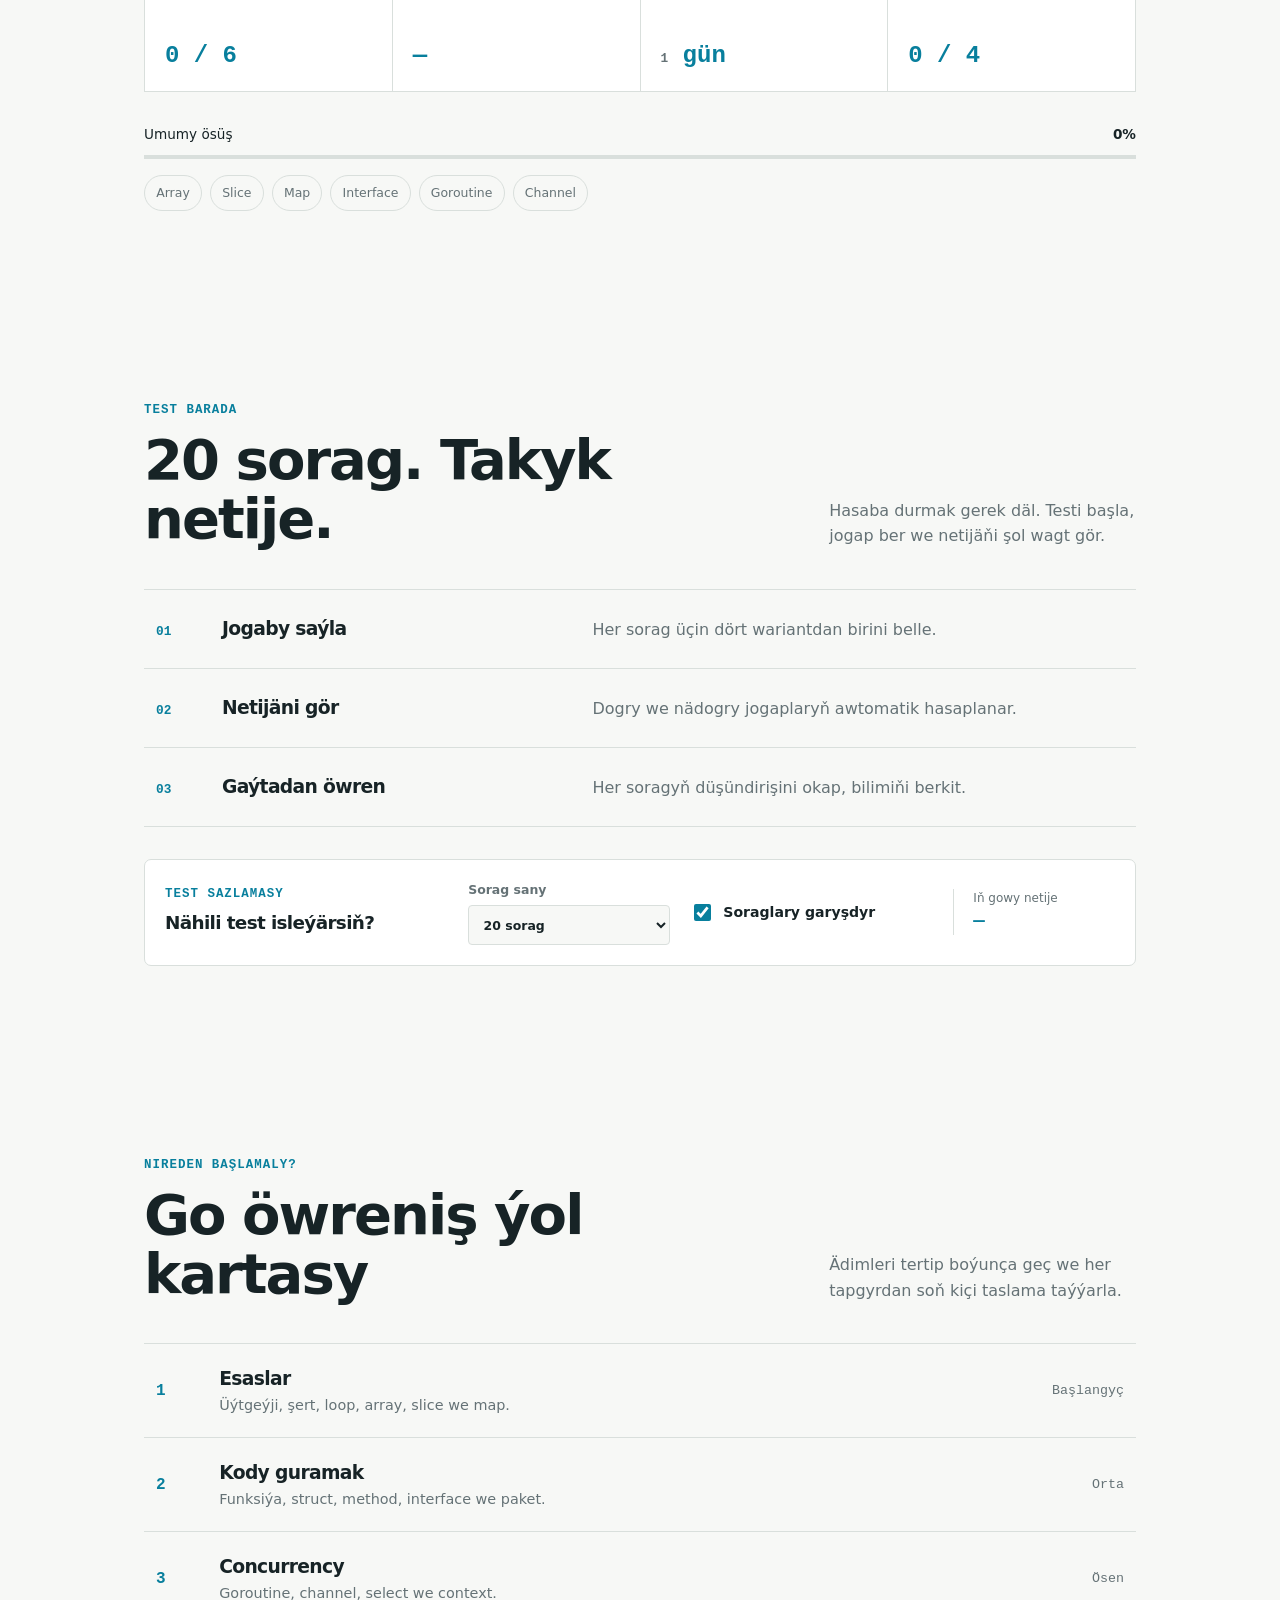
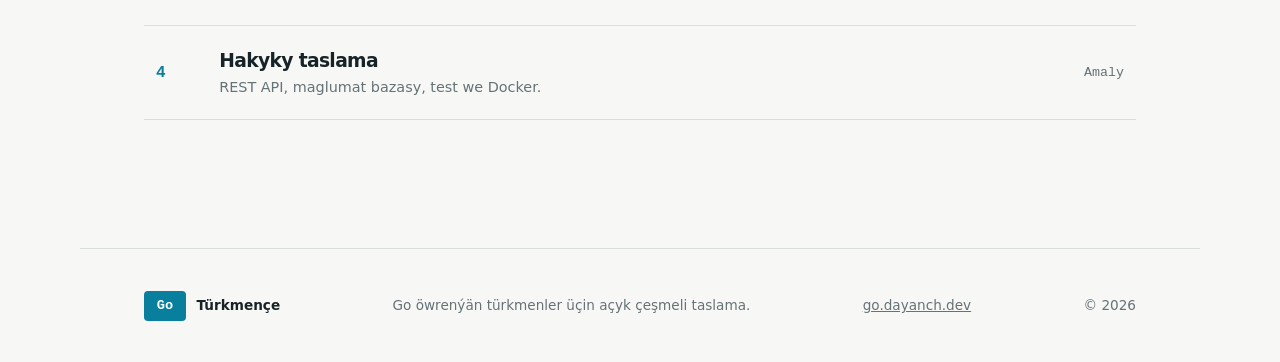
==== commit ff2737cb: "taze" ====
--- a/website/index.html
+++ b/website/index.html
@@ -5,7 +5,14 @@
   <meta name="viewport" content="width=device-width, initial-scale=1">
   <meta name="description" content="Go programmirleme dili boýunça türkmençe interaktiw test">
   <meta name="theme-color" content="#087f9d">
+  <meta property="og:type" content="website">
+  <meta property="og:locale" content="tk_TM">
+  <meta property="og:title" content="Go Türkmençe — Sapaklar we testler">
+  <meta property="og:description" content="Go dilini türkmençe öwren: sapaklar, kod mysallary, testler, Playground we sözlük.">
+  <meta property="og:url" content="https://go.dayanch.dev/">
+  <meta name="twitter:card" content="summary">
   <title>Go Türkmençe — Test</title>
+  <link rel="canonical" href="https://go.dayanch.dev/">
   <link rel="stylesheet" href="style.css">
   <link rel="manifest" href="manifest.webmanifest">
   <link rel="icon" href="icon.svg" type="image/svg+xml">
@@ -289,6 +296,7 @@
   <footer>
     <a class="brand footer-brand" href="./"><span class="brand-mark">Go</span><span>Türkmençe</span></a>
     <p>Go öwrenýän türkmenler üçin açyk çeşmeli taslama.</p>
+    <a href="https://go.dayanch.dev/">go.dayanch.dev</a>
     <p class="footer-year">© <span id="current-year"></span></p>
   </footer>
 
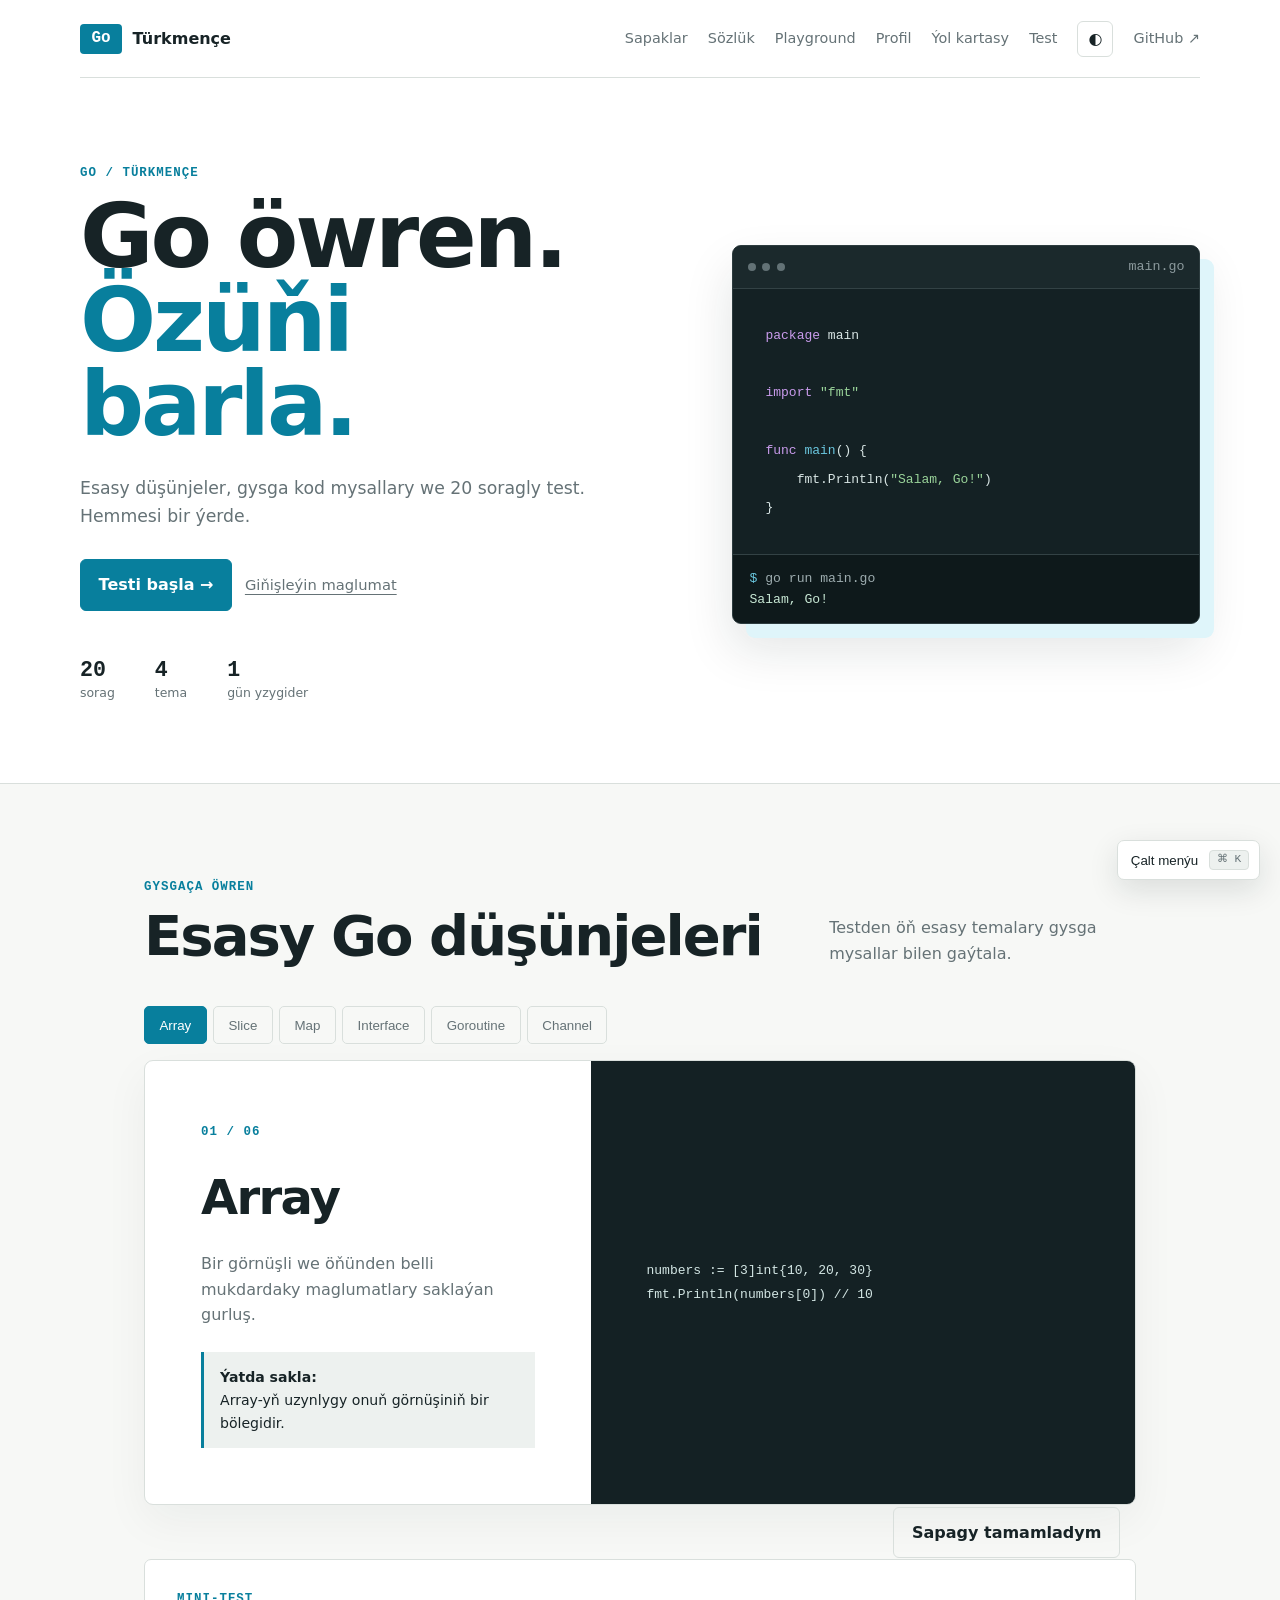
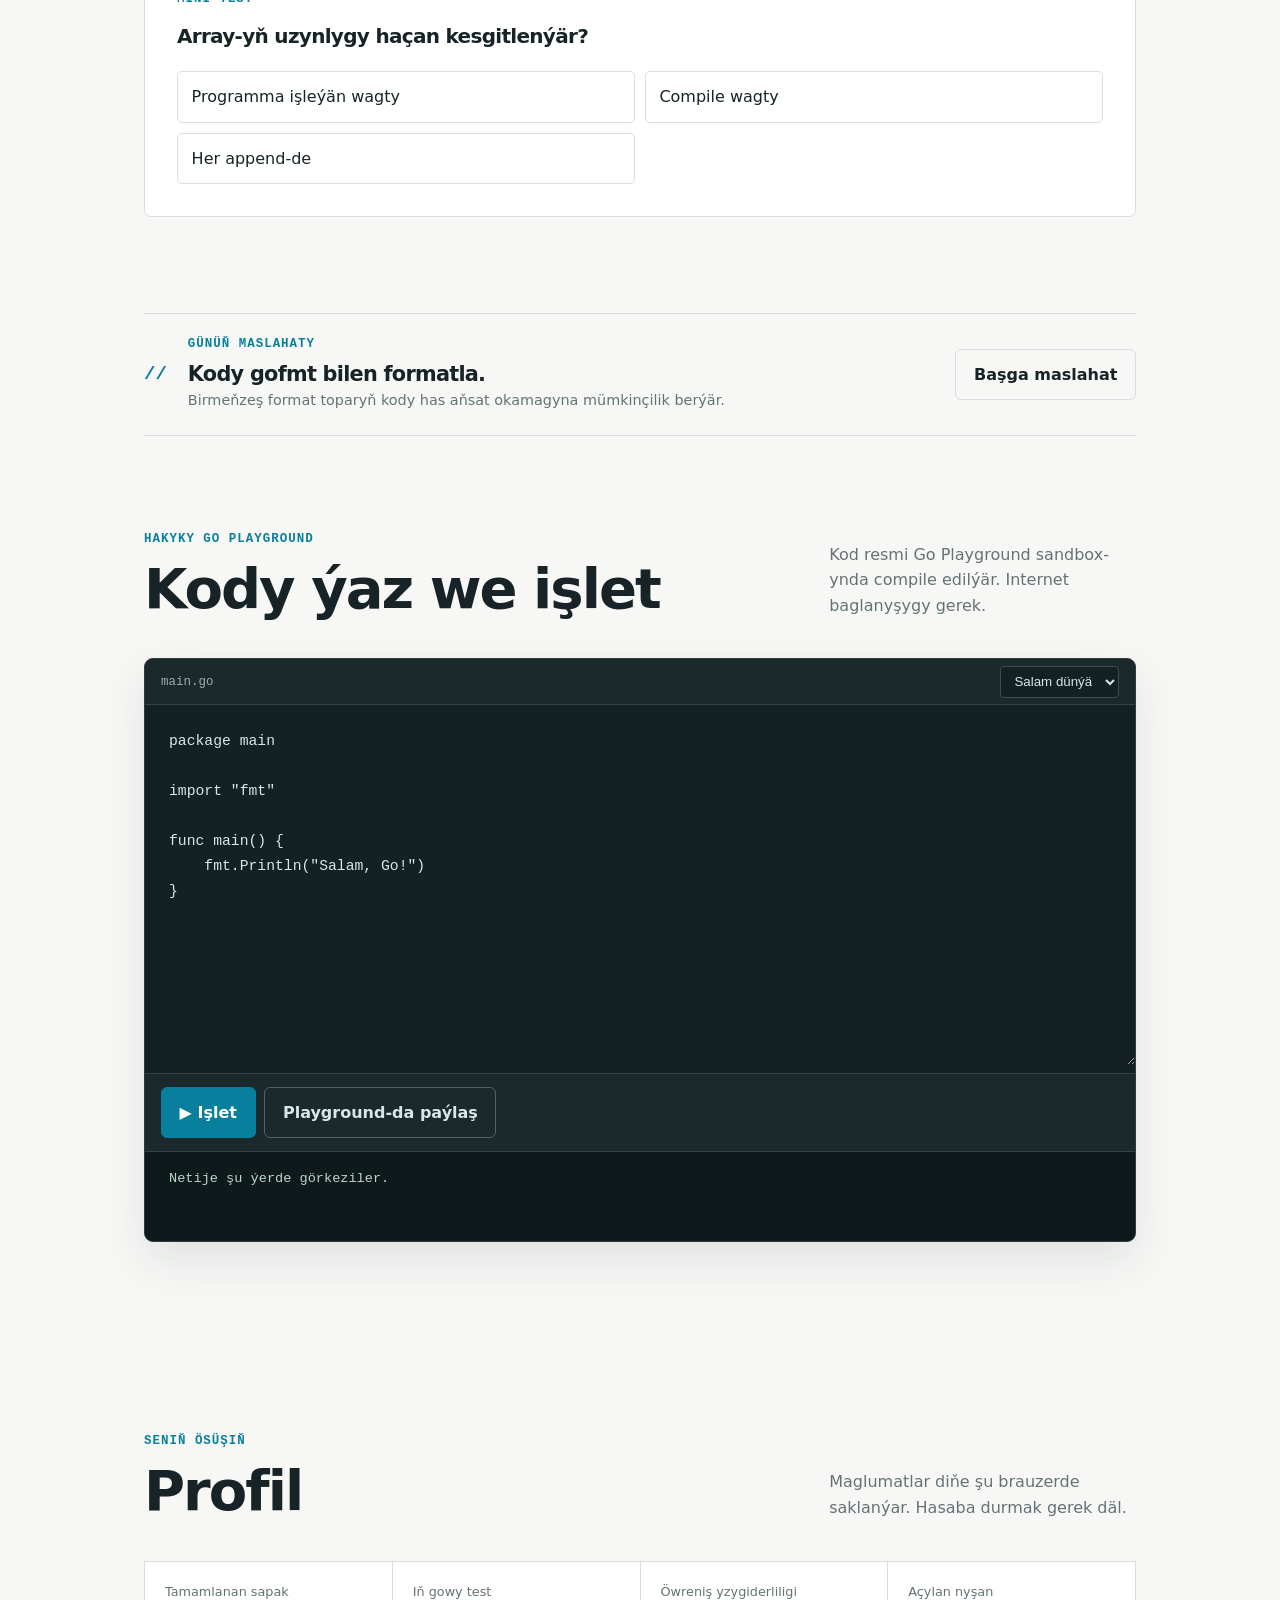
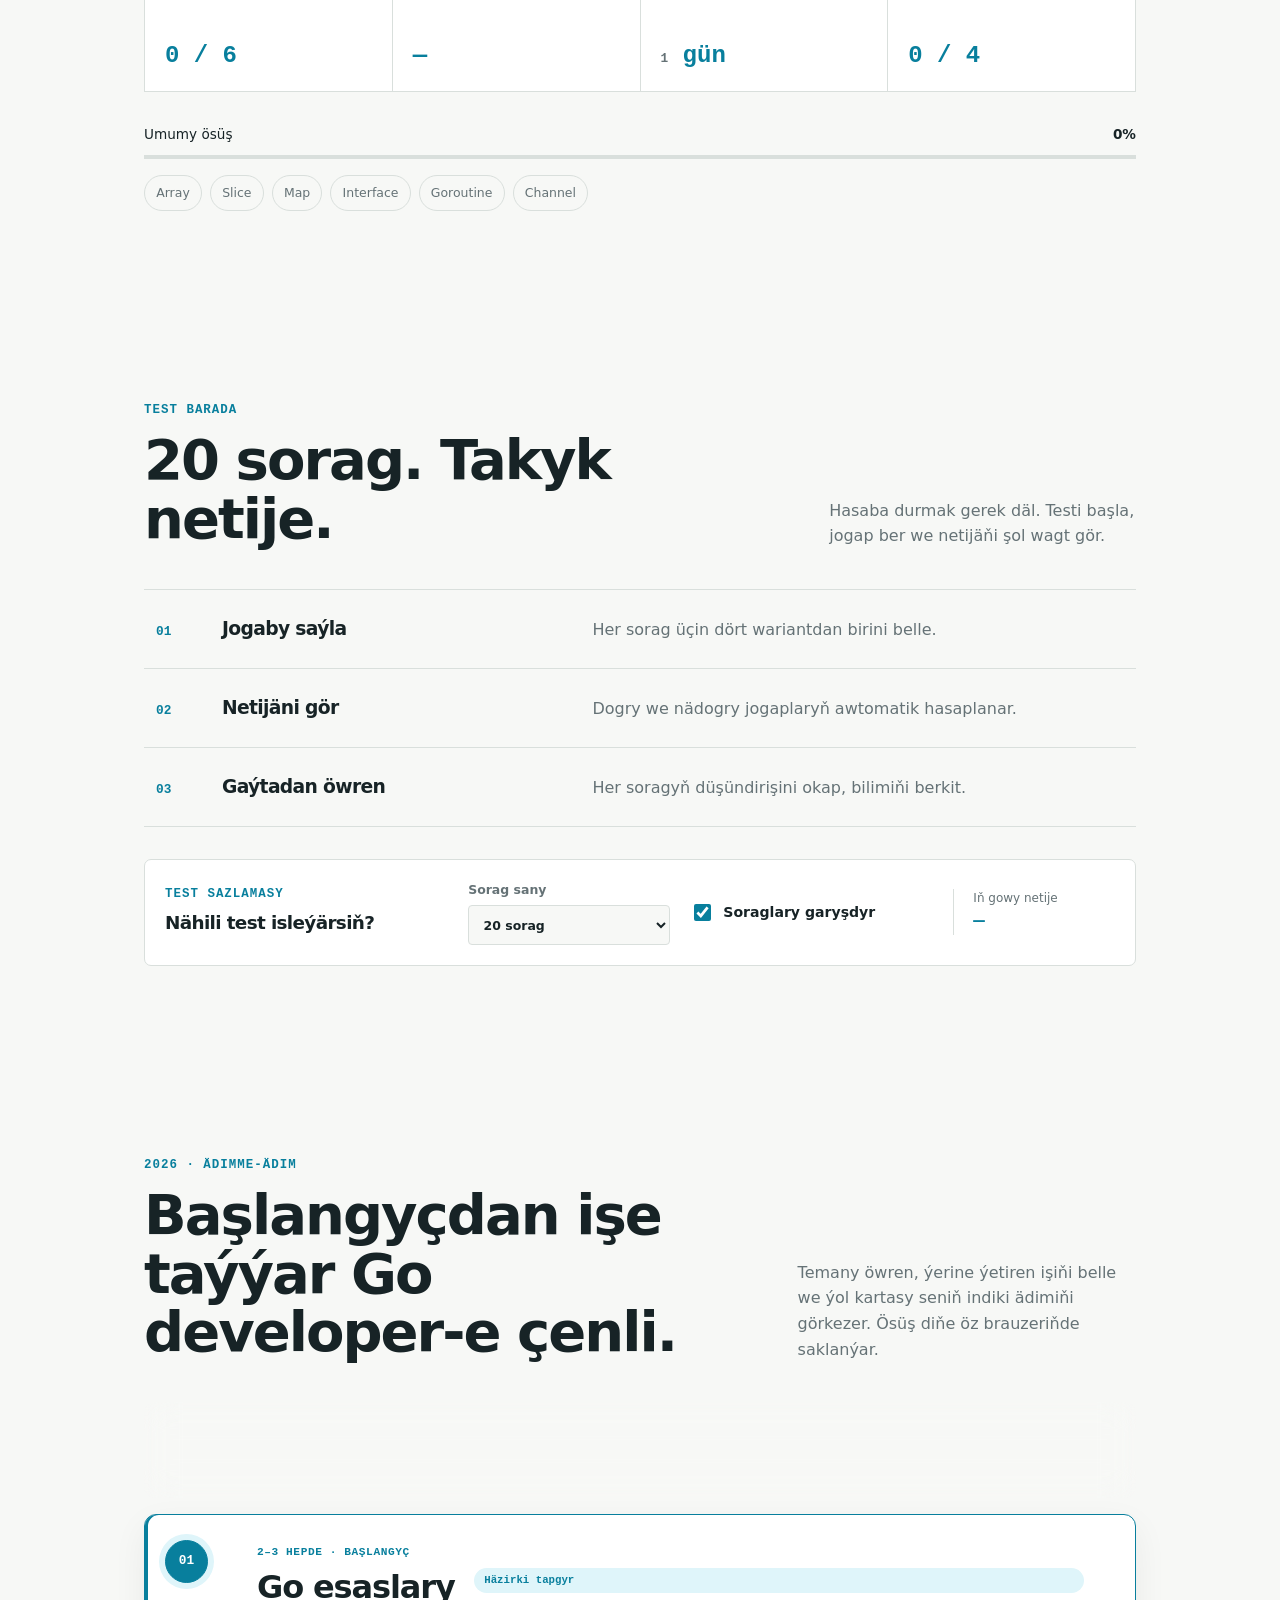
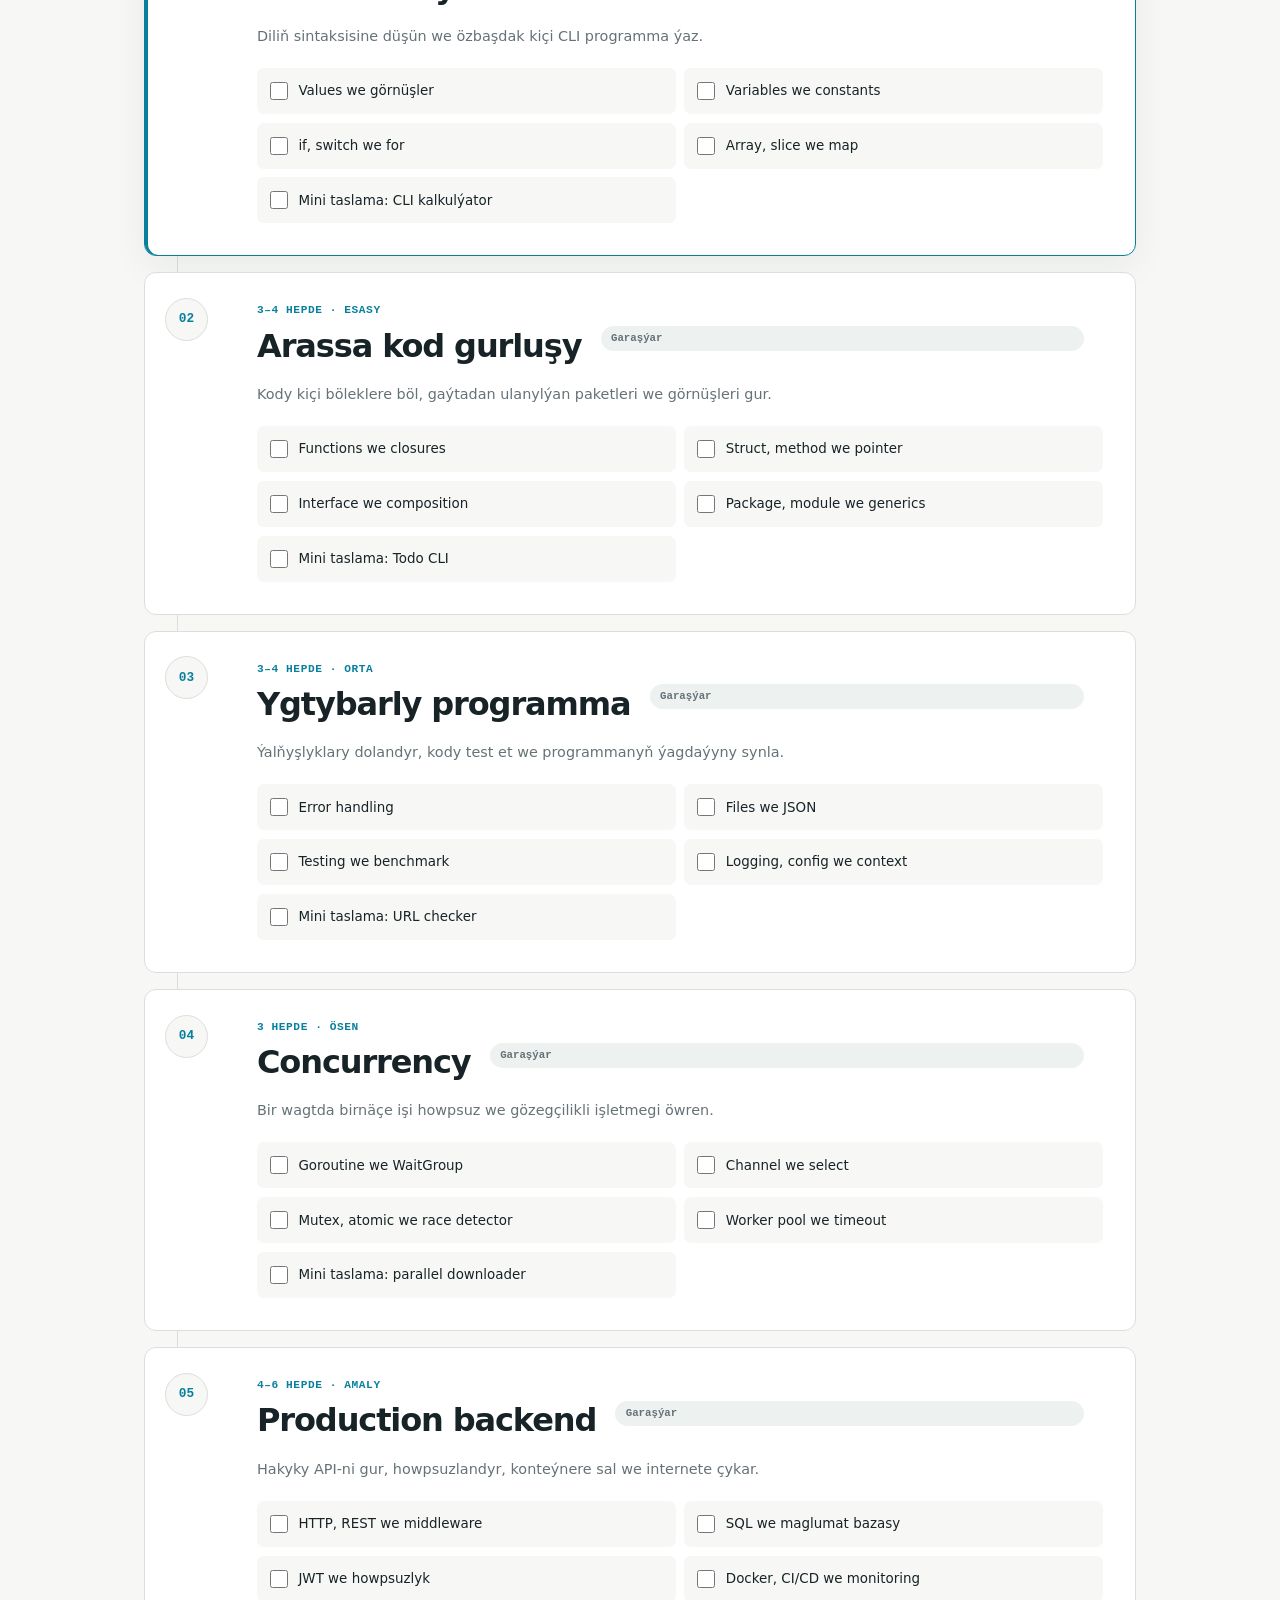
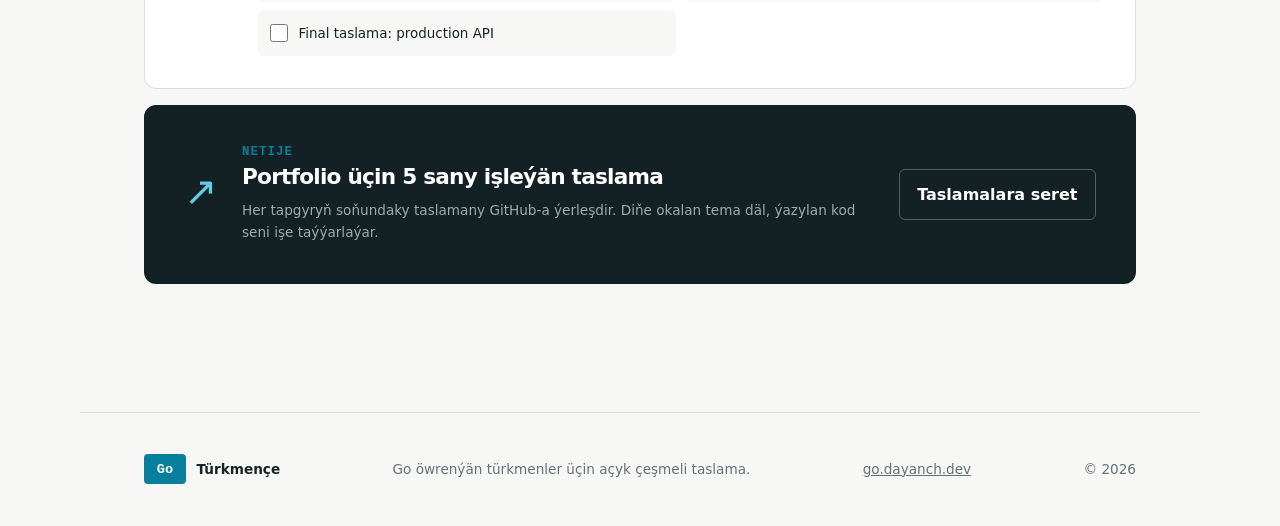
==== commit 1b0b25cc: "ci: add GitHub Actions workflow" ====
--- a/website/index.html
+++ b/website/index.html
@@ -226,19 +226,95 @@
     </section>
 
     <section id="yol-kartasy" class="roadmap-section" aria-labelledby="roadmap-title">
-      <div class="section-heading">
-        <div>
-          <p class="eyebrow">Nireden başlamaly?</p>
-          <h2 id="roadmap-title">Go öwreniş ýol kartasy</h2>
-        </div>
-        <p>Ädimleri tertip boýunça geç we her tapgyrdan soň kiçi taslama taýýarla.</p>
-      </div>
-      <div class="roadmap-list">
-        <article class="roadmap-item"><span>1</span><div><h3>Esaslar</h3><p>Üýtgeýji, şert, loop, array, slice we map.</p></div><small>Başlangyç</small></article>
-        <article class="roadmap-item"><span>2</span><div><h3>Kody guramak</h3><p>Funksiýa, struct, method, interface we paket.</p></div><small>Orta</small></article>
-        <article class="roadmap-item"><span>3</span><div><h3>Concurrency</h3><p>Goroutine, channel, select we context.</p></div><small>Ösen</small></article>
-        <article class="roadmap-item"><span>4</span><div><h3>Hakyky taslama</h3><p>REST API, maglumat bazasy, test we Docker.</p></div><small>Amaly</small></article>
-      </div>
+      <div class="roadmap-heading">
+        <div>
+          <p class="eyebrow">2026 · ädimme-ädim</p>
+          <h2 id="roadmap-title">Başlangyçdan işe taýýar Go developer-e çenli.</h2>
+        </div>
+        <p>Temany öwren, ýerine ýetiren işiňi belle we ýol kartasy seniň indiki ädimiňi görkezer. Ösüş diňe öz brauzeriňde saklanýar.</p>
+      </div>
+
+      <div class="roadmap-dashboard" aria-label="Ýol kartasyndaky ösüşiň">
+        <div class="roadmap-progress-copy">
+          <span>Umumy ösüş</span>
+          <strong id="roadmap-percent">0%</strong>
+        </div>
+        <div class="roadmap-progress-track" aria-hidden="true"><div id="roadmap-progress-bar"></div></div>
+        <div class="roadmap-metrics">
+          <p><strong id="roadmap-completed">0</strong><span>tamamlanan tema</span></p>
+          <p><strong id="roadmap-total">25</strong><span>jemi tema</span></p>
+          <p><strong id="roadmap-stage">01</strong><span>häzirki tapgyr</span></p>
+        </div>
+        <button id="roadmap-reset" class="roadmap-reset" type="button">Ösüşi arassala</button>
+      </div>
+
+      <div id="roadmap-list" class="roadmap-list">
+        <article class="roadmap-card" data-roadmap-stage="1">
+          <header><span class="roadmap-step">01</span><div><p>2–3 hepde · Başlangyç</p><h3>Go esaslary</h3></div><span class="roadmap-status">Indiki ädim</span></header>
+          <p class="roadmap-description">Diliň sintaksisine düşün we özbaşdak kiçi CLI programma ýaz.</p>
+          <div class="roadmap-topics">
+            <label><input type="checkbox" data-roadmap-topic="values"><span>Values we görnüşler</span></label>
+            <label><input type="checkbox" data-roadmap-topic="variables"><span>Variables we constants</span></label>
+            <label><input type="checkbox" data-roadmap-topic="control"><span>if, switch we for</span></label>
+            <label><input type="checkbox" data-roadmap-topic="collections"><span>Array, slice we map</span></label>
+            <label><input type="checkbox" data-roadmap-topic="cli"><span>Mini taslama: CLI kalkulýator</span></label>
+          </div>
+        </article>
+
+        <article class="roadmap-card" data-roadmap-stage="2">
+          <header><span class="roadmap-step">02</span><div><p>3–4 hepde · Esasy</p><h3>Arassa kod gurluşy</h3></div><span class="roadmap-status">Garaşýar</span></header>
+          <p class="roadmap-description">Kody kiçi böleklere böl, gaýtadan ulanylýan paketleri we görnüşleri gur.</p>
+          <div class="roadmap-topics">
+            <label><input type="checkbox" data-roadmap-topic="functions"><span>Functions we closures</span></label>
+            <label><input type="checkbox" data-roadmap-topic="structs"><span>Struct, method we pointer</span></label>
+            <label><input type="checkbox" data-roadmap-topic="interfaces"><span>Interface we composition</span></label>
+            <label><input type="checkbox" data-roadmap-topic="packages"><span>Package, module we generics</span></label>
+            <label><input type="checkbox" data-roadmap-topic="todo-cli"><span>Mini taslama: Todo CLI</span></label>
+          </div>
+        </article>
+
+        <article class="roadmap-card" data-roadmap-stage="3">
+          <header><span class="roadmap-step">03</span><div><p>3–4 hepde · Orta</p><h3>Ygtybarly programma</h3></div><span class="roadmap-status">Garaşýar</span></header>
+          <p class="roadmap-description">Ýalňyşlyklary dolandyr, kody test et we programmanyň ýagdaýyny synla.</p>
+          <div class="roadmap-topics">
+            <label><input type="checkbox" data-roadmap-topic="errors"><span>Error handling</span></label>
+            <label><input type="checkbox" data-roadmap-topic="files-json"><span>Files we JSON</span></label>
+            <label><input type="checkbox" data-roadmap-topic="testing"><span>Testing we benchmark</span></label>
+            <label><input type="checkbox" data-roadmap-topic="logging"><span>Logging, config we context</span></label>
+            <label><input type="checkbox" data-roadmap-topic="url-checker"><span>Mini taslama: URL checker</span></label>
+          </div>
+        </article>
+
+        <article class="roadmap-card" data-roadmap-stage="4">
+          <header><span class="roadmap-step">04</span><div><p>3 hepde · Ösen</p><h3>Concurrency</h3></div><span class="roadmap-status">Garaşýar</span></header>
+          <p class="roadmap-description">Bir wagtda birnäçe işi howpsuz we gözegçilikli işletmegi öwren.</p>
+          <div class="roadmap-topics">
+            <label><input type="checkbox" data-roadmap-topic="goroutines"><span>Goroutine we WaitGroup</span></label>
+            <label><input type="checkbox" data-roadmap-topic="channels"><span>Channel we select</span></label>
+            <label><input type="checkbox" data-roadmap-topic="sync"><span>Mutex, atomic we race detector</span></label>
+            <label><input type="checkbox" data-roadmap-topic="workers"><span>Worker pool we timeout</span></label>
+            <label><input type="checkbox" data-roadmap-topic="downloader"><span>Mini taslama: parallel downloader</span></label>
+          </div>
+        </article>
+
+        <article class="roadmap-card" data-roadmap-stage="5">
+          <header><span class="roadmap-step">05</span><div><p>4–6 hepde · Amaly</p><h3>Production backend</h3></div><span class="roadmap-status">Garaşýar</span></header>
+          <p class="roadmap-description">Hakyky API-ni gur, howpsuzlandyr, konteýnere sal we internete çykar.</p>
+          <div class="roadmap-topics">
+            <label><input type="checkbox" data-roadmap-topic="http"><span>HTTP, REST we middleware</span></label>
+            <label><input type="checkbox" data-roadmap-topic="database"><span>SQL we maglumat bazasy</span></label>
+            <label><input type="checkbox" data-roadmap-topic="security"><span>JWT we howpsuzlyk</span></label>
+            <label><input type="checkbox" data-roadmap-topic="devops"><span>Docker, CI/CD we monitoring</span></label>
+            <label><input type="checkbox" data-roadmap-topic="production-api"><span>Final taslama: production API</span></label>
+          </div>
+        </article>
+      </div>
+
+      <aside class="roadmap-finish">
+        <span aria-hidden="true">↗</span>
+        <div><p class="eyebrow">Netije</p><h3>Portfolio üçin 5 sany işleýän taslama</h3><p>Her tapgyryň soňundaky taslamany GitHub-a ýerleşdir. Diňe okalan tema däl, ýazylan kod seni işe taýýarlaýar.</p></div>
+        <a class="outline-button" href="https://github.com/dayanchm/Go-turkmen/tree/main/amaly-taslamalar" target="_blank" rel="noreferrer">Taslamalara seret</a>
+      </aside>
     </section>
 
     <section id="quiz" class="quiz-section hidden" aria-labelledby="quiz-title">
--- a/website/style.css
+++ b/website/style.css
@@ -103,7 +103,7 @@
 .profile-lesson-list { display: flex; flex-wrap: wrap; gap: .5rem; }
 .profile-lesson { padding: .45rem .7rem; color: var(--muted); border: 1px solid var(--line); border-radius: 999px; font-size: .78rem; }
 .profile-lesson.done { color: var(--correct); border-color: var(--correct); }
-.feature-grid, .roadmap-list { border-top: 1px solid var(--line); }
+.feature-grid { border-top: 1px solid var(--line); }
 .feature-card { padding: 1.5rem .75rem; display: grid; grid-template-columns: 50px 1fr 1.5fr; gap: 1rem; align-items: baseline; border-bottom: 1px solid var(--line); transition: background 150ms ease, padding-left 150ms ease; }
 .feature-card:hover { padding-left: 1rem; background: var(--soft); }
 .feature-number { color: var(--go); font: 700 .8rem/1 ui-monospace, monospace; }
@@ -118,11 +118,50 @@
 .best-score { display: grid; padding-left: 1.2rem; border-left: 1px solid var(--line); }
 .best-score span { color: var(--muted); font-size: .75rem; }
 .best-score strong { color: var(--go); font: 700 1.2rem/1.4 ui-monospace, monospace; }
-.roadmap-item { padding: 1.25rem .75rem; display: grid; grid-template-columns: 44px 1fr auto; gap: 1.2rem; align-items: center; border-bottom: 1px solid var(--line); transition: background 150ms ease, padding-left 150ms ease; }
-.roadmap-item:hover { padding-left: 1rem; background: var(--soft); }
-.roadmap-item > span { color: var(--go); font: 700 1rem/1 ui-monospace, monospace; }
-.roadmap-item h3, .roadmap-item p { margin: 0; } .roadmap-item p { color: var(--muted); font-size: .9rem; }
-.roadmap-item small { color: var(--muted); font-family: ui-monospace, monospace; }
+.roadmap-section { position: relative; }
+.roadmap-heading { margin-bottom: 2.5rem; display: grid; grid-template-columns: 1.25fr .75fr; gap: clamp(2rem, 7vw, 6rem); align-items: end; }
+.roadmap-heading h2 { max-width: 760px; }
+.roadmap-heading > p { margin: 0; color: var(--muted); }
+.roadmap-dashboard { position: sticky; top: 1rem; z-index: 8; margin-bottom: 1rem; padding: 1.25rem; display: grid; grid-template-columns: minmax(180px, .7fr) minmax(220px, 1.4fr) 1.5fr auto; gap: 1.25rem; align-items: center; background: color-mix(in srgb, var(--card) 92%, transparent); border: 1px solid var(--line); border-radius: 12px; box-shadow: 0 18px 50px rgba(23, 35, 38, .08); backdrop-filter: blur(16px); }
+.roadmap-progress-copy { display: flex; align-items: baseline; justify-content: space-between; gap: 1rem; color: var(--muted); font-size: .78rem; }
+.roadmap-progress-copy strong { color: var(--ink); font: 750 1.65rem/1 ui-monospace, monospace; }
+.roadmap-progress-track { height: 8px; overflow: hidden; background: var(--soft); border-radius: 999px; }
+.roadmap-progress-track div { width: 0; height: 100%; background: var(--go); border-radius: inherit; transition: width 350ms ease; }
+.roadmap-metrics { display: grid; grid-template-columns: repeat(3, 1fr); }
+.roadmap-metrics p { margin: 0; padding: 0 1rem; display: grid; border-left: 1px solid var(--line); }
+.roadmap-metrics strong { font: 750 1rem/1.2 ui-monospace, monospace; }
+.roadmap-metrics span { color: var(--muted); font-size: .68rem; }
+.roadmap-reset { padding: .45rem; color: var(--muted); background: transparent; border: 0; font: 650 .72rem/1 inherit; cursor: pointer; text-decoration: underline; text-underline-offset: 3px; }
+.roadmap-reset:hover { color: var(--wrong); }
+.roadmap-list { position: relative; display: grid; gap: 1rem; }
+.roadmap-list::before { content: ""; position: absolute; top: 1.5rem; bottom: 1.5rem; left: 33px; width: 1px; background: var(--line); }
+.roadmap-card { position: relative; margin-left: 0; padding: clamp(1.4rem, 3vw, 2rem); padding-left: clamp(5.4rem, 9vw, 7rem); overflow: hidden; background: var(--card); border: 1px solid var(--line); border-radius: 12px; transition: border-color 180ms ease, transform 180ms ease, opacity 180ms ease; }
+.roadmap-card:hover { transform: translateY(-2px); border-color: color-mix(in srgb, var(--go) 50%, var(--line)); }
+.roadmap-card.current { border-color: var(--go); box-shadow: inset 3px 0 0 var(--go), 0 12px 35px rgba(23, 35, 38, .06); }
+.roadmap-card.complete { background: color-mix(in srgb, var(--correct) 4%, var(--card)); }
+.roadmap-card header { display: grid; grid-template-columns: auto 1fr auto; gap: 1.2rem; align-items: center; }
+.roadmap-step { position: absolute; left: 1.25rem; top: 1.55rem; z-index: 1; width: 43px; height: 43px; display: grid; place-items: center; color: var(--go); background: var(--paper); border: 1px solid var(--line); border-radius: 50%; font: 750 .8rem/1 ui-monospace, monospace; }
+.roadmap-card.current .roadmap-step { color: #fff; background: var(--go); border-color: var(--go); box-shadow: 0 0 0 6px var(--go-light); }
+.roadmap-card.complete .roadmap-step { color: #fff; background: var(--correct); border-color: var(--correct); }
+.roadmap-card header p, .roadmap-card h3, .roadmap-description { margin: 0; }
+.roadmap-card header p { margin-bottom: .25rem; color: var(--go); font: 700 .7rem/1 ui-monospace, monospace; text-transform: uppercase; letter-spacing: .05em; }
+.roadmap-card h3 { font-size: clamp(1.45rem, 3vw, 2rem); }
+.roadmap-status { padding: .45rem .65rem; color: var(--muted); background: var(--soft); border-radius: 99px; font: 700 .67rem/1 ui-monospace, monospace; white-space: nowrap; }
+.roadmap-card.current .roadmap-status { color: var(--go); background: var(--go-light); }
+.roadmap-card.complete .roadmap-status { color: var(--correct); }
+.roadmap-description { max-width: 720px; padding: .7rem 0 1.25rem; color: var(--muted); font-size: .9rem; }
+.roadmap-topics { display: grid; grid-template-columns: repeat(2, minmax(0, 1fr)); gap: .55rem; }
+.roadmap-topics label { min-height: 46px; padding: .65rem .75rem; display: flex; gap: .65rem; align-items: center; color: var(--ink); background: var(--paper); border: 1px solid transparent; border-radius: 7px; cursor: pointer; font-size: .84rem; transition: background 150ms ease, border-color 150ms ease; }
+.roadmap-topics label:hover { background: var(--soft); border-color: var(--line); }
+.roadmap-topics label:has(input:checked) { color: var(--muted); background: color-mix(in srgb, var(--correct) 8%, var(--paper)); }
+.roadmap-topics label:has(input:checked) span { text-decoration: line-through; text-decoration-color: color-mix(in srgb, var(--muted) 55%, transparent); }
+.roadmap-topics input { width: 18px; height: 18px; flex: 0 0 auto; margin: 0; accent-color: var(--correct); cursor: pointer; }
+.roadmap-finish { margin-top: 1rem; padding: clamp(1.5rem, 4vw, 2.5rem); display: grid; grid-template-columns: auto 1fr auto; gap: 1.5rem; align-items: center; color: #d9e6e5; background: #142124; border-radius: 12px; }
+.roadmap-finish > span { color: #65cbe4; font: 300 2.5rem/1 ui-monospace, monospace; }
+.roadmap-finish h3, .roadmap-finish p { margin: 0; }
+.roadmap-finish h3 { color: #fff; font-size: 1.35rem; }
+.roadmap-finish p:last-child { margin-top: .35rem; color: #9dacaf; font-size: .85rem; }
+.roadmap-finish .outline-button { color: #fff; border-color: #516165; text-decoration: none; white-space: nowrap; }
 .quiz-section { max-width: 820px; margin: 0 auto; }
 .quiz-topline { display: flex; justify-content: space-between; align-items: end; gap: 2rem; }
 .quiz-meta { display: flex; gap: 1rem; align-items: center; }
@@ -213,6 +252,15 @@
 @media (max-width: 760px) {
   .desktop-menu { display: none; } .hero-layout { grid-template-columns: 1fr; margin-top: 4rem; }
   .hero-visual { max-width: 580px; } .section-heading { grid-template-columns: 1fr; gap: 1rem; }
+  .roadmap-heading { grid-template-columns: 1fr; gap: 1rem; }
+  .roadmap-dashboard { position: relative; top: auto; grid-template-columns: 1fr 1.2fr; }
+  .roadmap-metrics { grid-column: 1 / -1; order: 3; }
+  .roadmap-reset { position: absolute; top: .55rem; right: .6rem; }
+  .roadmap-card { padding-left: 5rem; }
+  .roadmap-card header { grid-template-columns: 1fr auto; }
+  .roadmap-topics { grid-template-columns: 1fr; }
+  .roadmap-finish { grid-template-columns: auto 1fr; }
+  .roadmap-finish .outline-button { grid-column: 2; width: fit-content; }
   .lesson-view { grid-template-columns: 1fr; } .lesson-code { min-height: 220px; }
   .mini-test-answers { grid-template-columns: 1fr; } .profile-grid { grid-template-columns: repeat(2, 1fr); }
   .editor-actions { align-items: flex-start; flex-direction: column; } .code-editor { min-height: 300px; }
@@ -227,7 +275,17 @@
   .hero { padding-bottom: 4rem; } .nav { height: 68px; } .nav-link, .install-button { display: none !important; }
   h1 { font-size: clamp(3rem, 15vw, 4.2rem); } .hero-stats { justify-content: space-between; gap: 1rem; }
   .lessons-section, .playground-section, .profile-section, .intro, .roadmap-section, .quiz-section, .result-section { padding: 4rem 0; }
-  .roadmap-item { grid-template-columns: 30px 1fr; } .roadmap-item small { grid-column: 2; }
+  .roadmap-dashboard { padding-top: 2.8rem; grid-template-columns: 1fr; gap: .75rem; }
+  .roadmap-progress-track, .roadmap-metrics { grid-column: 1; }
+  .roadmap-metrics p { padding: .65rem; text-align: center; border-left: 0; border-top: 1px solid var(--line); }
+  .roadmap-card { padding: 4.8rem 1rem 1rem; }
+  .roadmap-list::before { display: none; }
+  .roadmap-step { top: 1rem; left: 1rem; }
+  .roadmap-card header { display: block; }
+  .roadmap-status { position: absolute; top: 1.25rem; right: 1rem; }
+  .roadmap-finish { grid-template-columns: 1fr; }
+  .roadmap-finish > span { display: none; }
+  .roadmap-finish .outline-button { grid-column: 1; width: 100%; text-align: center; }
   .quiz-settings { grid-template-columns: 1fr; } .quiz-settings .check-label { padding: .4rem 0; }
   footer { flex-direction: column; align-items: flex-start; }
   .dictionary-hero { align-items: flex-start; flex-direction: column; } .dictionary-total { padding-left: 1rem; }
